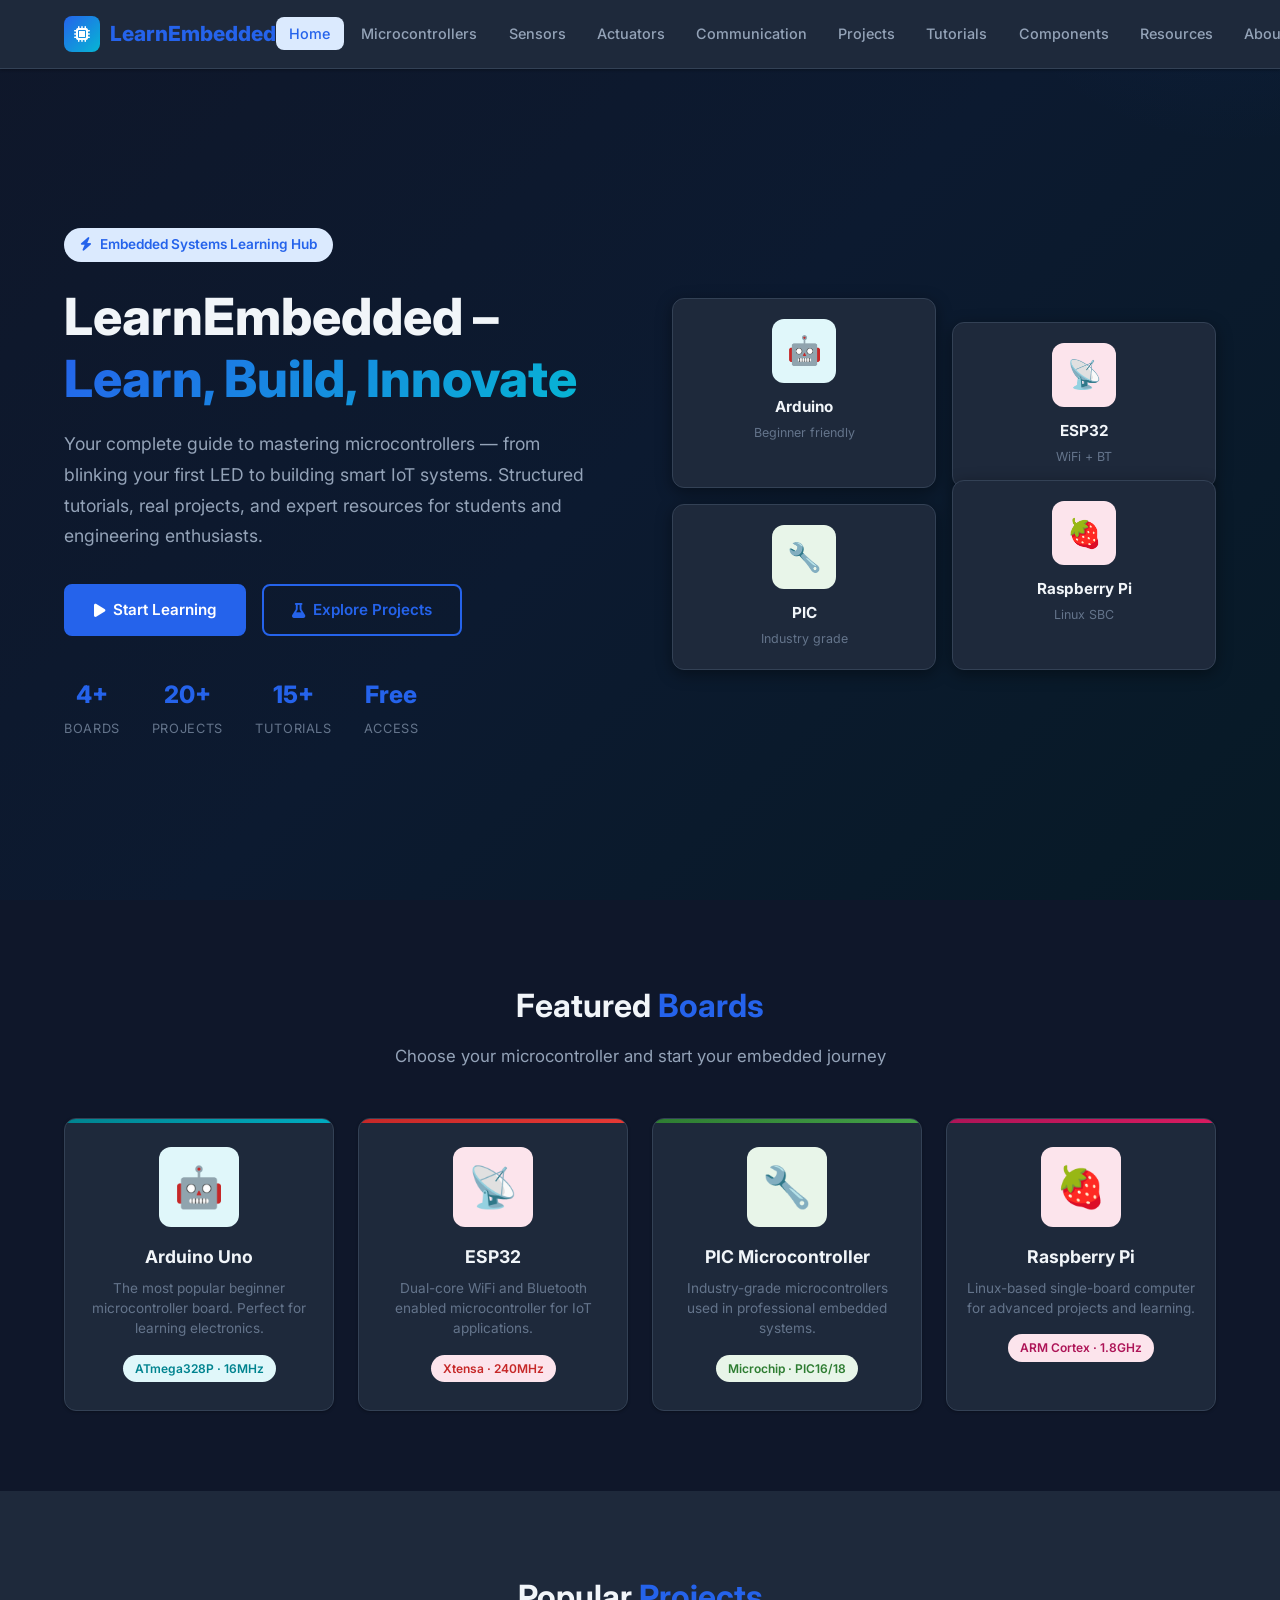
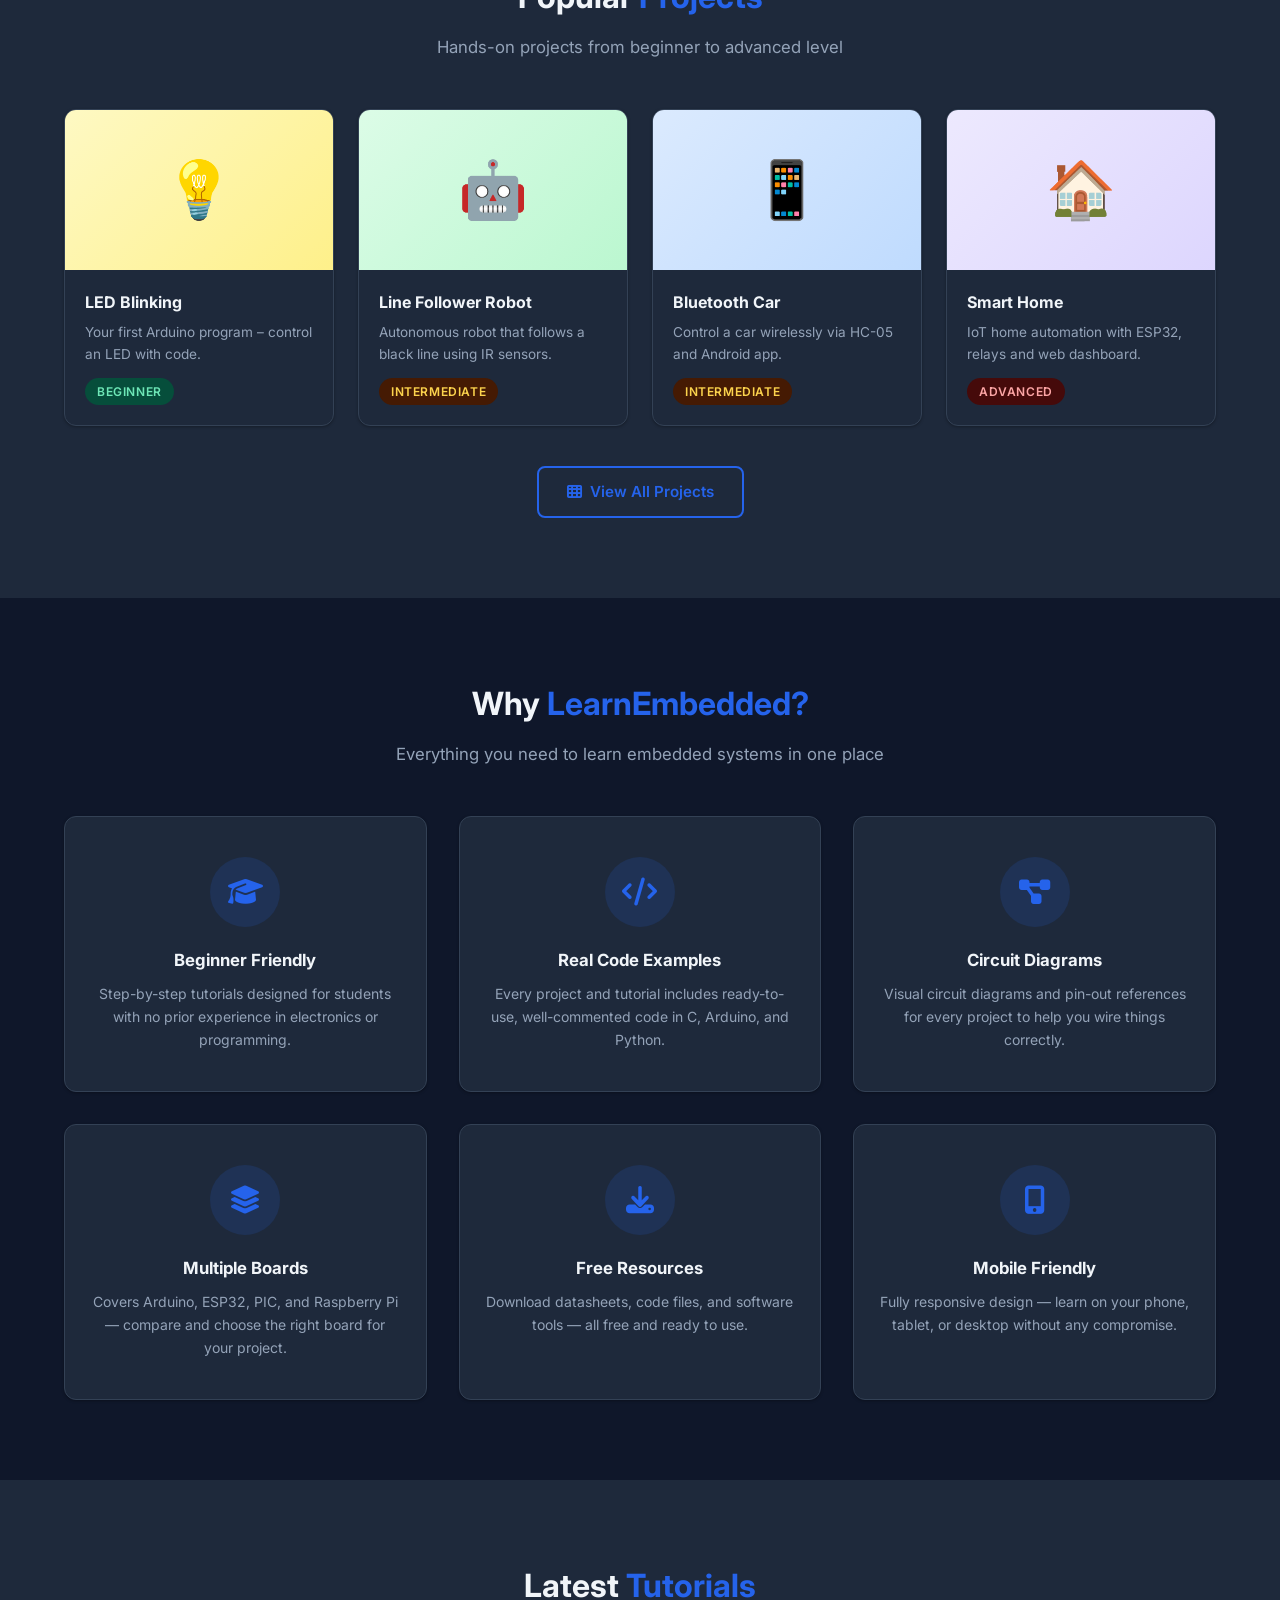
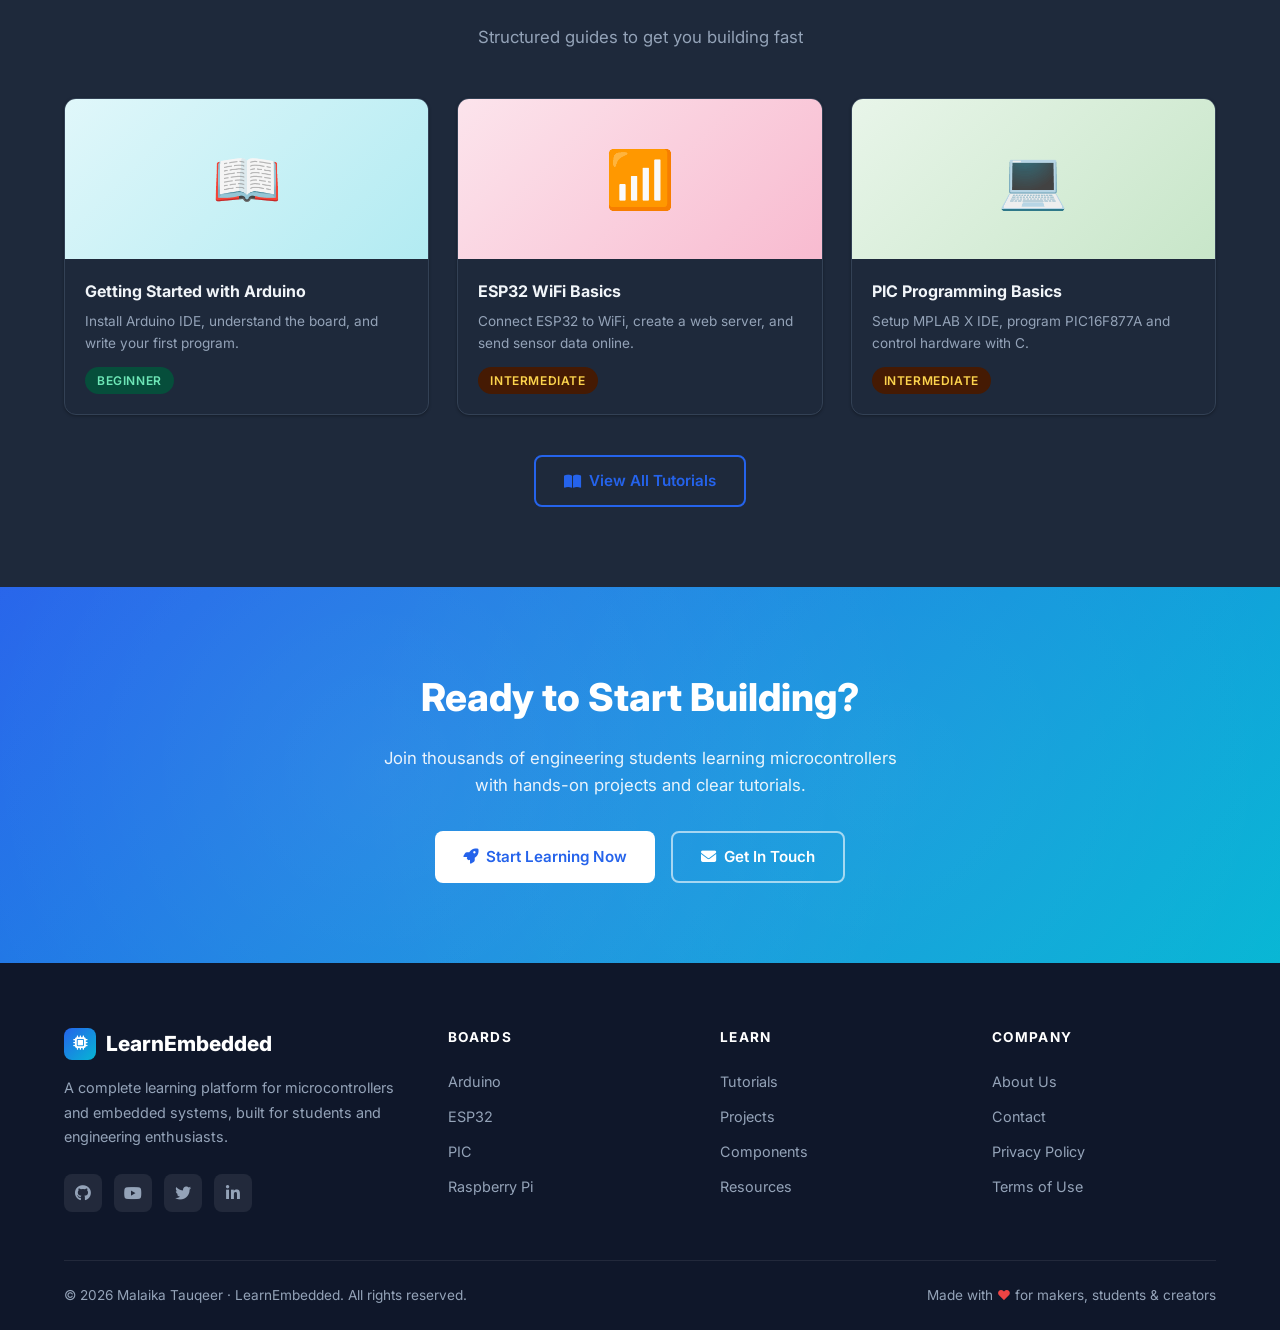
==== index.html @ 65a5f340 "Set default dark theme for all pages" ====
<!DOCTYPE html>
<html lang="en" data-theme="dark">
<head>
  <meta charset="UTF-8" />
  <meta name="viewport" content="width=device-width, initial-scale=1.0" />
  <meta name="description" content="LearnEmbedded – Learn Arduino, ESP32, PIC, Raspberry Pi with projects, tutorials, and resources for makers, students &amp; creators." />
  <meta name="keywords" content="microcontroller, arduino, esp32, pic, raspberry pi, embedded systems, tutorials, projects" />
  <meta name="author" content="LearnEmbedded" />
  <meta property="og:title" content="LearnEmbedded – Learn, Build, Innovate" />
  <meta property="og:description" content="Complete learning hub for microcontrollers and embedded systems." />
  <meta property="og:type" content="website" />
  <title>LearnEmbedded – Learn, Build, Innovate</title>
  <link rel="stylesheet" href="css/style.css" />
  <link rel="stylesheet" href="https://cdnjs.cloudflare.com/ajax/libs/font-awesome/6.5.0/css/all.min.css" />
  <link rel="preconnect" href="https://fonts.googleapis.com" />
  <link href="https://fonts.googleapis.com/css2?family=Inter:wght@400;500;600;700;800&display=swap" rel="stylesheet" />
  <style>
    body { font-family: 'Inter', var(--font); }

    /* ---- Featured section ---- */
    .features-section { background: var(--bg-card); }

    .icon-box {
      width: 56px; height: 56px; border-radius: var(--radius);
      display: flex; align-items: center; justify-content: center;
      font-size: 1.5rem; margin-bottom: 1rem;
    }

    /* ---- Boards grid on homepage ---- */
    .boards-grid {
      display: grid;
      grid-template-columns: repeat(4, 1fr);
      gap: 1.5rem;
    }

    .hboard-card {
      background: var(--bg-card);
      border: 1px solid var(--border-card);
      border-radius: var(--radius);
      padding: 1.75rem 1.25rem;
      text-align: center;
      box-shadow: var(--shadow-sm);
      transition: transform var(--transition), box-shadow var(--transition), border-color var(--transition);
      position: relative;
      overflow: hidden;
      text-decoration: none;
      display: block;
    }

    .hboard-card::before {
      content: '';
      position: absolute;
      top: 0; left: 0; right: 0;
      height: 4px;
    }

    .hboard-card.arduino::before { background: linear-gradient(90deg,#00838f,#00acc1); }
    .hboard-card.esp32::before   { background: linear-gradient(90deg,#c62828,#e53935); }
    .hboard-card.pic::before     { background: linear-gradient(90deg,#2e7d32,#43a047); }
    .hboard-card.raspi::before   { background: linear-gradient(90deg,#ad1457,#d81b60); }

    .hboard-card:hover {
      transform: translateY(-8px);
      box-shadow: var(--shadow-lg);
    }

    .hboard-card.arduino:hover { border-color: #00838f; }
    .hboard-card.esp32:hover   { border-color: #c62828; }
    .hboard-card.pic:hover     { border-color: #2e7d32; }
    .hboard-card.raspi:hover   { border-color: #ad1457; }

    .hboard-icon {
      width: 80px; height: 80px; border-radius: var(--radius);
      display: flex; align-items: center; justify-content: center;
      font-size: 2.5rem; margin: 0 auto 1rem;
    }

    .arduino .hboard-icon  { background: #e0f7fa; }
    .esp32   .hboard-icon  { background: #fce4ec; }
    .pic     .hboard-icon  { background: #e8f5e9; }
    .raspi   .hboard-icon  { background: #fce4ec; }

    .hboard-card h3 { font-size: 1.1rem; font-weight: 700; margin-bottom: 0.4rem; color: var(--text-primary); }
    .hboard-card p  { font-size: 0.85rem; color: var(--text-muted); margin-bottom: 1rem; line-height: 1.5; }
    .hboard-tag {
      display: inline-block;
      font-size: 0.75rem; font-weight: 600;
      padding: 0.25rem 0.75rem;
      border-radius: 50px;
    }

    .arduino .hboard-tag  { background: #e0f7fa; color: #00838f; }
    .esp32   .hboard-tag  { background: #fce4ec; color: #c62828; }
    .pic     .hboard-tag  { background: #e8f5e9; color: #2e7d32; }
    .raspi   .hboard-tag  { background: #fce4ec; color: #ad1457; }

    /* ---- Projects preview ---- */
    .project-preview-card {
      background: var(--bg-card);
      border: 1px solid var(--border-card);
      border-radius: var(--radius);
      overflow: hidden;
      box-shadow: var(--shadow-sm);
      transition: transform var(--transition), box-shadow var(--transition);
      text-decoration: none;
      display: block;
      color: inherit;
    }

    .project-preview-card:hover { transform: translateY(-6px); box-shadow: var(--shadow); }

    .ppc-img {
      height: 160px;
      display: flex; align-items: center; justify-content: center;
      font-size: 3.5rem;
    }

    .ppc-body { padding: 1.25rem; }
    .ppc-body h4 { font-weight: 700; margin-bottom: 0.4rem; color: var(--text-primary); }
    .ppc-body p  { font-size: 0.85rem; color: var(--text-secondary); margin-bottom: 0.75rem; }

    /* ---- Why section ---- */
    .why-grid {
      display: grid;
      grid-template-columns: repeat(3, 1fr);
      gap: 2rem;
    }

    .why-card {
      text-align: center;
      padding: 2.5rem 1.5rem;
      border-radius: var(--radius);
      background: var(--bg-card);
      border: 1px solid var(--border-card);
      box-shadow: var(--shadow-sm);
      transition: transform var(--transition);
    }
    .why-card:hover { transform: translateY(-5px); }
    .why-card .why-icon {
      width: 70px; height: 70px;
      border-radius: 50%;
      background: var(--primary-light);
      color: var(--primary);
      display: flex; align-items: center; justify-content: center;
      font-size: 1.75rem;
      margin: 0 auto 1.25rem;
    }
    [data-theme="dark"] .why-card .why-icon { background: rgba(37,99,235,0.15); }
    .why-card h4 { font-weight: 700; font-size: 1.05rem; margin-bottom: 0.5rem; }
    .why-card p  { font-size: 0.875rem; color: var(--text-secondary); line-height: 1.65; }

    /* ---- CTA Banner ---- */
    .cta-banner {
      background: linear-gradient(135deg, var(--primary), var(--accent));
      color: white; text-align: center;
      padding: 5rem 2rem;
      position: relative; overflow: hidden;
    }
    .cta-banner::before {
      content: '';
      position: absolute; inset: 0;
      background: radial-gradient(circle at 30% 50%, rgba(255,255,255,0.08), transparent 60%),
                  radial-gradient(circle at 70% 50%, rgba(255,255,255,0.05), transparent 60%);
    }
    .cta-banner h2 { font-size: clamp(1.6rem,3vw,2.4rem); font-weight: 800; margin-bottom: 1rem; position: relative; }
    .cta-banner p  { font-size: 1.05rem; opacity: 0.9; max-width: 520px; margin: 0 auto 2rem; position: relative; }
    .cta-banner .cta-btns { display: flex; gap: 1rem; justify-content: center; flex-wrap: wrap; position: relative; }
    .btn-white { background: white; color: var(--primary); border: none; }
    .btn-white:hover { background: #f0f9ff; color: var(--primary-dark); transform: translateY(-2px); box-shadow: 0 6px 20px rgba(0,0,0,0.15); }
    .btn-ghost { background: transparent; color: white; border: 2px solid rgba(255,255,255,0.6); }
    .btn-ghost:hover { background: rgba(255,255,255,0.15); color: white; }

    @media (max-width: 1024px) { .boards-grid { grid-template-columns: 1fr 1fr; } }
    @media (max-width: 768px)  { .boards-grid { grid-template-columns: 1fr 1fr; } .why-grid { grid-template-columns: 1fr; } }
    @media (max-width: 480px)  { .boards-grid { grid-template-columns: 1fr; } }
  </style>
  <!-- Google tag (gtag.js) -->
  <script async src="https://www.googletagmanager.com/gtag/js?id=G-D660F72PGC"></script>
  <script>
    window.dataLayer = window.dataLayer || [];
    function gtag(){dataLayer.push(arguments);}
    gtag('js', new Date());
    gtag('config', 'G-D660F72PGC');
  </script>
</head>
<body>

<!-- ============================================================
     NAVBAR
     ============================================================ -->
<nav class="navbar" id="navbar">
  <div class="nav-container">
    <a href="index.html" class="nav-brand">
      <div class="brand-icon"><i class="fas fa-microchip"></i></div>
      LearnEmbedded
    </a>

    <ul class="nav-links">
      <li><a href="index.html" class="active">Home</a></li>
      <li><a href="microcontrollers.html">Microcontrollers</a></li>
      <li><a href="sensors.html">Sensors</a></li>
      <li><a href="actuators.html">Actuators</a></li>
      <li><a href="communication.html">Communication</a></li>
      <li><a href="projects.html">Projects</a></li>
      <li><a href="tutorials.html">Tutorials</a></li>
      <li><a href="components.html">Components</a></li>
      <li><a href="resources.html">Resources</a></li>
      <li><a href="about.html">About</a></li>
      <li><a href="contact.html">Contact</a></li>
    </ul>

    <div class="nav-actions">
      <div class="nav-search">
        <i class="fas fa-search search-icon"></i>
        <input type="text" placeholder="Search boards, projects…" aria-label="Search" />
      </div>
      <button class="theme-toggle" aria-label="Toggle dark mode">
        <i class="fas fa-moon"></i>
      </button>
      <button class="hamburger" aria-label="Toggle menu">
        <span></span><span></span><span></span>
      </button>
    </div>
  </div>
</nav>

<!-- ============================================================
     HERO
     ============================================================ -->
<section class="hero">
  <div class="container">
    <div class="hero-content">
      <!-- Left -->
      <div>
        <div class="hero-badge animate-fade-up">
          <i class="fas fa-bolt"></i> Embedded Systems Learning Hub
        </div>
        <h1 class="hero-title animate-fade-up delay-1">
          LearnEmbedded –<br>
          <span class="gradient-text">Learn, Build, Innovate</span>
        </h1>
        <p class="hero-desc animate-fade-up delay-2">
          Your complete guide to mastering microcontrollers — from blinking your first LED
          to building smart IoT systems. Structured tutorials, real projects, and expert resources
          for students and engineering enthusiasts.
        </p>
        <div class="hero-buttons animate-fade-up delay-3">
          <a href="tutorials.html" class="btn btn-primary">
            <i class="fas fa-play"></i> Start Learning
          </a>
          <a href="projects.html" class="btn btn-outline">
            <i class="fas fa-flask"></i> Explore Projects
          </a>
        </div>
        <div class="hero-stats animate-fade-up delay-4">
          <div class="stat-item">
            <span class="stat-number">4+</span>
            <span class="stat-label">Boards</span>
          </div>
          <div class="stat-item">
            <span class="stat-number">20+</span>
            <span class="stat-label">Projects</span>
          </div>
          <div class="stat-item">
            <span class="stat-number">15+</span>
            <span class="stat-label">Tutorials</span>
          </div>
          <div class="stat-item">
            <span class="stat-number">Free</span>
            <span class="stat-label">Access</span>
          </div>
        </div>
      </div>

      <!-- Right – Board Cards -->
      <div class="hero-visual animate-float">
        <div class="board-card arduino">
          <div class="board-icon"><span>🤖</span></div>
          <h4>Arduino</h4>
          <p>Beginner friendly</p>
        </div>
        <div class="board-card esp32">
          <div class="board-icon"><span>📡</span></div>
          <h4>ESP32</h4>
          <p>WiFi + BT</p>
        </div>
        <div class="board-card pic">
          <div class="board-icon"><span>🔧</span></div>
          <h4>PIC</h4>
          <p>Industry grade</p>
        </div>
        <div class="board-card raspi">
          <div class="board-icon"><span>🍓</span></div>
          <h4>Raspberry Pi</h4>
          <p>Linux SBC</p>
        </div>
      </div>
    </div>
  </div>
</section>

<!-- ============================================================
     FEATURED BOARDS
     ============================================================ -->
<section class="section-padding">
  <div class="container">
    <div class="section-header">
      <h2 class="section-title">Featured <span class="highlight">Boards</span></h2>
      <p class="section-subtitle">Choose your microcontroller and start your embedded journey</p>
    </div>
    <div class="boards-grid">

      <a href="microcontrollers.html#arduino" class="hboard-card arduino">
        <div class="hboard-icon">🤖</div>
        <h3>Arduino Uno</h3>
        <p>The most popular beginner microcontroller board. Perfect for learning electronics.</p>
        <span class="hboard-tag">ATmega328P · 16MHz</span>
      </a>

      <a href="microcontrollers.html#esp32" class="hboard-card esp32">
        <div class="hboard-icon">📡</div>
        <h3>ESP32</h3>
        <p>Dual-core WiFi and Bluetooth enabled microcontroller for IoT applications.</p>
        <span class="hboard-tag">Xtensa · 240MHz</span>
      </a>

      <a href="microcontrollers.html#pic" class="hboard-card pic">
        <div class="hboard-icon">🔧</div>
        <h3>PIC Microcontroller</h3>
        <p>Industry-grade microcontrollers used in professional embedded systems.</p>
        <span class="hboard-tag">Microchip · PIC16/18</span>
      </a>

      <a href="microcontrollers.html#raspi" class="hboard-card raspi">
        <div class="hboard-icon">🍓</div>
        <h3>Raspberry Pi</h3>
        <p>Linux-based single-board computer for advanced projects and learning.</p>
        <span class="hboard-tag">ARM Cortex · 1.8GHz</span>
      </a>

    </div>
  </div>
</section>

<!-- ============================================================
     FEATURED PROJECTS
     ============================================================ -->
<section class="section-padding features-section">
  <div class="container">
    <div class="section-header">
      <h2 class="section-title">Popular <span class="highlight">Projects</span></h2>
      <p class="section-subtitle">Hands-on projects from beginner to advanced level</p>
    </div>
    <div class="grid-4">

      <a href="projects.html#led" class="project-preview-card">
        <div class="ppc-img" style="background:linear-gradient(135deg,#fef9c3,#fef08a);">💡</div>
        <div class="ppc-body">
          <h4>LED Blinking</h4>
          <p>Your first Arduino program – control an LED with code.</p>
          <span class="badge badge-beginner">Beginner</span>
        </div>
      </a>

      <a href="projects.html#line-follower" class="project-preview-card">
        <div class="ppc-img" style="background:linear-gradient(135deg,#dcfce7,#bbf7d0);">🤖</div>
        <div class="ppc-body">
          <h4>Line Follower Robot</h4>
          <p>Autonomous robot that follows a black line using IR sensors.</p>
          <span class="badge badge-intermediate">Intermediate</span>
        </div>
      </a>

      <a href="projects.html#bt-car" class="project-preview-card">
        <div class="ppc-img" style="background:linear-gradient(135deg,#dbeafe,#bfdbfe);">📱</div>
        <div class="ppc-body">
          <h4>Bluetooth Car</h4>
          <p>Control a car wirelessly via HC-05 and Android app.</p>
          <span class="badge badge-intermediate">Intermediate</span>
        </div>
      </a>

      <a href="projects.html#smart-home" class="project-preview-card">
        <div class="ppc-img" style="background:linear-gradient(135deg,#ede9fe,#ddd6fe);">🏠</div>
        <div class="ppc-body">
          <h4>Smart Home</h4>
          <p>IoT home automation with ESP32, relays and web dashboard.</p>
          <span class="badge badge-advanced">Advanced</span>
        </div>
      </a>

    </div>
    <div style="text-align:center;margin-top:2.5rem;">
      <a href="projects.html" class="btn btn-outline"><i class="fas fa-th"></i> View All Projects</a>
    </div>
  </div>
</section>

<!-- ============================================================
     WHY CHOOSE US
     ============================================================ -->
<section class="section-padding">
  <div class="container">
    <div class="section-header">
      <h2 class="section-title">Why <span class="highlight">LearnEmbedded?</span></h2>
      <p class="section-subtitle">Everything you need to learn embedded systems in one place</p>
    </div>
    <div class="why-grid">

      <div class="why-card">
        <div class="why-icon"><i class="fas fa-graduation-cap"></i></div>
        <h4>Beginner Friendly</h4>
        <p>Step-by-step tutorials designed for students with no prior experience in electronics or programming.</p>
      </div>

      <div class="why-card">
        <div class="why-icon"><i class="fas fa-code"></i></div>
        <h4>Real Code Examples</h4>
        <p>Every project and tutorial includes ready-to-use, well-commented code in C, Arduino, and Python.</p>
      </div>

      <div class="why-card">
        <div class="why-icon"><i class="fas fa-project-diagram"></i></div>
        <h4>Circuit Diagrams</h4>
        <p>Visual circuit diagrams and pin-out references for every project to help you wire things correctly.</p>
      </div>

      <div class="why-card">
        <div class="why-icon"><i class="fas fa-layer-group"></i></div>
        <h4>Multiple Boards</h4>
        <p>Covers Arduino, ESP32, PIC, and Raspberry Pi — compare and choose the right board for your project.</p>
      </div>

      <div class="why-card">
        <div class="why-icon"><i class="fas fa-download"></i></div>
        <h4>Free Resources</h4>
        <p>Download datasheets, code files, and software tools — all free and ready to use.</p>
      </div>

      <div class="why-card">
        <div class="why-icon"><i class="fas fa-mobile-alt"></i></div>
        <h4>Mobile Friendly</h4>
        <p>Fully responsive design — learn on your phone, tablet, or desktop without any compromise.</p>
      </div>

    </div>
  </div>
</section>

<!-- ============================================================
     TUTORIALS PREVIEW
     ============================================================ -->
<section class="section-padding features-section">
  <div class="container">
    <div class="section-header">
      <h2 class="section-title">Latest <span class="highlight">Tutorials</span></h2>
      <p class="section-subtitle">Structured guides to get you building fast</p>
    </div>
    <div class="grid-3">

      <a href="tutorials.html#arduino-start" class="project-preview-card">
        <div class="ppc-img" style="background:linear-gradient(135deg,#e0f7fa,#b2ebf2);">📖</div>
        <div class="ppc-body">
          <h4>Getting Started with Arduino</h4>
          <p>Install Arduino IDE, understand the board, and write your first program.</p>
          <span class="badge badge-beginner">Beginner</span>
        </div>
      </a>

      <a href="tutorials.html#esp32-wifi" class="project-preview-card">
        <div class="ppc-img" style="background:linear-gradient(135deg,#fce4ec,#f8bbd0);">📶</div>
        <div class="ppc-body">
          <h4>ESP32 WiFi Basics</h4>
          <p>Connect ESP32 to WiFi, create a web server, and send sensor data online.</p>
          <span class="badge badge-intermediate">Intermediate</span>
        </div>
      </a>

      <a href="tutorials.html#pic-basics" class="project-preview-card">
        <div class="ppc-img" style="background:linear-gradient(135deg,#e8f5e9,#c8e6c9);">💻</div>
        <div class="ppc-body">
          <h4>PIC Programming Basics</h4>
          <p>Setup MPLAB X IDE, program PIC16F877A and control hardware with C.</p>
          <span class="badge badge-intermediate">Intermediate</span>
        </div>
      </a>

    </div>
    <div style="text-align:center;margin-top:2.5rem;">
      <a href="tutorials.html" class="btn btn-outline"><i class="fas fa-book-open"></i> View All Tutorials</a>
    </div>
  </div>
</section>

<!-- ============================================================
     CTA BANNER
     ============================================================ -->
<section class="cta-banner">
  <div class="container">
    <h2>Ready to Start Building?</h2>
    <p>Join thousands of engineering students learning microcontrollers with hands-on projects and clear tutorials.</p>
    <div class="cta-btns">
      <a href="tutorials.html" class="btn btn-white"><i class="fas fa-rocket"></i> Start Learning Now</a>
      <a href="contact.html" class="btn btn-ghost"><i class="fas fa-envelope"></i> Get In Touch</a>
    </div>
  </div>
</section>

<!-- ============================================================
     FOOTER
     ============================================================ -->
<footer class="footer">
  <div class="container">
    <div class="footer-grid">
      <div class="footer-brand">
        <div class="brand-name">
          <div class="brand-icon" style="width:32px;height:32px;background:linear-gradient(135deg,#2563eb,#06b6d4);border-radius:8px;display:flex;align-items:center;justify-content:center;color:white;font-size:0.9rem;">
            <i class="fas fa-microchip"></i>
          </div>
          LearnEmbedded
        </div>
        <p>A complete learning platform for microcontrollers and embedded systems, built for students and engineering enthusiasts.</p>
        <div class="social-links">
          <a href="https://github.com/malaika-09" target="_blank" rel="noopener" class="social-link" aria-label="GitHub"><i class="fab fa-github"></i></a>
          <a href="https://www.youtube.com/@learnembedded" target="_blank" rel="noopener" class="social-link" aria-label="YouTube"><i class="fab fa-youtube"></i></a>
          <a href="https://twitter.com/LearnEmbedded" target="_blank" rel="noopener" class="social-link" aria-label="Twitter"><i class="fab fa-twitter"></i></a>
          <a href="https://www.linkedin.com/in/malaika-tauqeer-a364b62b9" target="_blank" rel="noopener" class="social-link" aria-label="LinkedIn"><i class="fab fa-linkedin-in"></i></a>
        </div>
      </div>

      <div>
        <h4 class="footer-heading">Boards</h4>
        <ul class="footer-links">
          <li><a href="microcontrollers.html#arduino">Arduino</a></li>
          <li><a href="microcontrollers.html#esp32">ESP32</a></li>
          <li><a href="microcontrollers.html#pic">PIC</a></li>
          <li><a href="microcontrollers.html#raspi">Raspberry Pi</a></li>
        </ul>
      </div>

      <div>
        <h4 class="footer-heading">Learn</h4>
        <ul class="footer-links">
          <li><a href="tutorials.html">Tutorials</a></li>
          <li><a href="projects.html">Projects</a></li>
          <li><a href="components.html">Components</a></li>
          <li><a href="resources.html">Resources</a></li>
        </ul>
      </div>

      <div>
        <h4 class="footer-heading">Company</h4>
        <ul class="footer-links">
          <li><a href="about.html">About Us</a></li>
          <li><a href="contact.html">Contact</a></li>
          <li><a href="#">Privacy Policy</a></li>
          <li><a href="#">Terms of Use</a></li>
        </ul>
      </div>
    </div>

    <div class="footer-bottom">
    <p>© 2026 Malaika Tauqeer · LearnEmbedded. All rights reserved.</p>
      <p>Made with <span style="color:#ef4444">♥</span> for makers, students &amp; creators</p>
    </div>
  </div>
</footer>

<!-- Scroll to Top -->
<button class="scroll-top" aria-label="Scroll to top"><i class="fas fa-arrow-up"></i></button>

<script src="js/main.js"></script>
<script src="js/search.js"></script>
</body>
</html>
---- css/style.css ----
/* ============================================
   Microcontrollers Hub - Main Stylesheet
   ============================================ */

/* ---------- CSS Variables / Themes ---------- */
:root {
  --primary: #2563eb;
  --primary-dark: #1d4ed8;
  --primary-light: #dbeafe;
  --secondary: #0ea5e9;
  --accent: #06b6d4;
  --success: #10b981;
  --warning: #f59e0b;
  --danger: #ef4444;

  --bg: #f8fafc;
  --bg-card: #ffffff;
  --bg-nav: #ffffff;
  --bg-footer: #0f172a;
  --bg-code: #1e293b;

  --text-primary: #0f172a;
  --text-secondary: #475569;
  --text-muted: #94a3b8;
  --text-light: #f8fafc;

  --border: #e2e8f0;
  --border-card: #e2e8f0;
  --shadow-sm: 0 1px 3px rgba(0,0,0,0.08);
  --shadow: 0 4px 16px rgba(0,0,0,0.1);
  --shadow-lg: 0 10px 40px rgba(0,0,0,0.15);
  --radius: 12px;
  --radius-sm: 8px;
  --transition: 0.3s ease;
  --font: 'Segoe UI', system-ui, -apple-system, sans-serif;
}

/* ---------- Dark Mode ---------- */
[data-theme="dark"] {
  --bg: #0f172a;
  --bg-card: #1e293b;
  --bg-nav: #1e293b;
  --bg-code: #0a0f1e;
  --text-primary: #f1f5f9;
  --text-secondary: #94a3b8;
  --text-muted: #64748b;
  --border: #334155;
  --border-card: #334155;
  --shadow-sm: 0 1px 3px rgba(0,0,0,0.3);
  --shadow: 0 4px 16px rgba(0,0,0,0.4);
  --shadow-lg: 0 10px 40px rgba(0,0,0,0.5);
}

/* ---------- Reset & Base ---------- */
*, *::before, *::after { box-sizing: border-box; margin: 0; padding: 0; }

html { scroll-behavior: smooth; font-size: 16px; }

body {
  font-family: var(--font);
  background: var(--bg);
  color: var(--text-primary);
  transition: background var(--transition), color var(--transition);
  line-height: 1.6;
}

a { color: var(--primary); text-decoration: none; transition: color var(--transition); }
a:hover { color: var(--primary-dark); }

img { max-width: 100%; height: auto; display: block; }

ul { list-style: none; }

.container { max-width: 1200px; margin: 0 auto; padding: 0 1.5rem; }

.section-padding { padding: 5rem 0; }

.section-title {
  font-size: 2rem;
  font-weight: 700;
  color: var(--text-primary);
  margin-bottom: 0.5rem;
}

.section-subtitle {
  font-size: 1.05rem;
  color: var(--text-secondary);
  margin-bottom: 3rem;
}

.section-header { text-align: center; margin-bottom: 3rem; }

.section-header .section-title { margin-bottom: 0.75rem; }

.highlight { color: var(--primary); }

/* ---------- Buttons ---------- */
.btn {
  display: inline-flex;
  align-items: center;
  gap: 0.5rem;
  padding: 0.75rem 1.75rem;
  border-radius: var(--radius-sm);
  font-weight: 600;
  font-size: 0.95rem;
  cursor: pointer;
  border: 2px solid transparent;
  transition: all var(--transition);
  text-decoration: none;
}

.btn-primary {
  background: var(--primary);
  color: #fff;
  border-color: var(--primary);
}
.btn-primary:hover {
  background: var(--primary-dark);
  border-color: var(--primary-dark);
  color: #fff;
  transform: translateY(-2px);
  box-shadow: 0 6px 20px rgba(37,99,235,0.35);
}

.btn-outline {
  background: transparent;
  color: var(--primary);
  border-color: var(--primary);
}
.btn-outline:hover {
  background: var(--primary);
  color: #fff;
  transform: translateY(-2px);
}

.btn-sm { padding: 0.5rem 1rem; font-size: 0.85rem; }

/* ---------- Navbar ---------- */
.navbar {
  position: fixed;
  top: 0; left: 0; right: 0;
  z-index: 1000;
  background: var(--bg-nav);
  border-bottom: 1px solid var(--border);
  box-shadow: var(--shadow-sm);
  transition: background var(--transition), box-shadow var(--transition);
}

.navbar.scrolled { box-shadow: var(--shadow); }

.nav-container {
  max-width: 1200px;
  margin: 0 auto;
  padding: 0 1.5rem;
  display: flex;
  align-items: center;
  justify-content: space-between;
  height: 68px;
}

.nav-brand {
  display: flex;
  align-items: center;
  gap: 0.6rem;
  font-size: 1.3rem;
  font-weight: 800;
  color: var(--primary);
  text-decoration: none;
}

.nav-brand .brand-icon {
  width: 36px; height: 36px;
  background: linear-gradient(135deg, var(--primary), var(--accent));
  border-radius: 8px;
  display: flex; align-items: center; justify-content: center;
  color: white; font-size: 1rem;
}

.nav-links {
  display: flex;
  align-items: center;
  gap: 0.25rem;
}

.nav-links a {
  padding: 0.5rem 0.85rem;
  border-radius: var(--radius-sm);
  color: var(--text-secondary);
  font-weight: 500;
  font-size: 0.9rem;
  transition: all var(--transition);
}

.nav-links a:hover, .nav-links a.active {
  color: var(--primary);
  background: var(--primary-light);
}

.nav-actions {
  display: flex;
  align-items: center;
  gap: 0.75rem;
}

/* Search Bar in Navbar */
.nav-search {
  position: relative;
  display: flex;
  align-items: center;
}

.nav-search input {
  background: var(--bg);
  border: 1.5px solid var(--border);
  border-radius: 50px;
  padding: 0.45rem 1rem 0.45rem 2.4rem;
  font-size: 0.875rem;
  width: 200px;
  color: var(--text-primary);
  transition: all var(--transition);
  outline: none;
}

.nav-search input:focus {
  border-color: var(--primary);
  width: 240px;
  box-shadow: 0 0 0 3px rgba(37,99,235,0.1);
}

.nav-search .search-icon {
  position: absolute;
  left: 0.75rem;
  color: var(--text-muted);
  font-size: 0.85rem;
  pointer-events: none;
}

/* Dark Mode Toggle */
.theme-toggle {
  width: 40px; height: 40px;
  border-radius: 50%;
  border: 1.5px solid var(--border);
  background: var(--bg);
  color: var(--text-secondary);
  cursor: pointer;
  display: flex; align-items: center; justify-content: center;
  font-size: 1rem;
  transition: all var(--transition);
}
.theme-toggle:hover {
  border-color: var(--primary);
  color: var(--primary);
  background: var(--primary-light);
}

/* Hamburger */
.hamburger {
  display: none;
  flex-direction: column;
  gap: 5px;
  cursor: pointer;
  padding: 4px;
  background: none;
  border: none;
}
.hamburger span {
  display: block;
  width: 24px; height: 2px;
  background: var(--text-primary);
  border-radius: 2px;
  transition: all var(--transition);
}
.hamburger.open span:nth-child(1) { transform: translateY(7px) rotate(45deg); }
.hamburger.open span:nth-child(2) { opacity: 0; }
.hamburger.open span:nth-child(3) { transform: translateY(-7px) rotate(-45deg); }

/* ---------- Hero Section ---------- */
.hero {
  min-height: 100vh;
  display: flex;
  align-items: center;
  padding-top: 68px;
  background: linear-gradient(135deg, #eff6ff 0%, #f0f9ff 50%, #ecfeff 100%);
  position: relative;
  overflow: hidden;
}

[data-theme="dark"] .hero {
  background: linear-gradient(135deg, #0f172a 0%, #0c1a30 50%, #071a26 100%);
}

.hero::before {
  content: '';
  position: absolute;
  top: -50%; right: -20%;
  width: 600px; height: 600px;
  background: radial-gradient(circle, rgba(37,99,235,0.08) 0%, transparent 70%);
  pointer-events: none;
}

.hero-content {
  display: grid;
  grid-template-columns: 1fr 1fr;
  gap: 4rem;
  align-items: center;
}

.hero-badge {
  display: inline-flex;
  align-items: center;
  gap: 0.5rem;
  background: var(--primary-light);
  color: var(--primary);
  padding: 0.4rem 1rem;
  border-radius: 50px;
  font-size: 0.85rem;
  font-weight: 600;
  margin-bottom: 1.5rem;
}

.hero-title {
  font-size: clamp(2rem, 4vw, 3.2rem);
  font-weight: 800;
  line-height: 1.2;
  margin-bottom: 1.25rem;
  color: var(--text-primary);
}

.hero-title .gradient-text {
  background: linear-gradient(135deg, var(--primary), var(--accent));
  -webkit-background-clip: text;
  -webkit-text-fill-color: transparent;
  background-clip: text;
}

.hero-desc {
  font-size: 1.1rem;
  color: var(--text-secondary);
  margin-bottom: 2rem;
  line-height: 1.75;
}

.hero-buttons { display: flex; gap: 1rem; flex-wrap: wrap; margin-bottom: 2.5rem; }

.hero-stats {
  display: flex;
  gap: 2rem;
  flex-wrap: wrap;
}

.stat-item { text-align: center; }
.stat-item .stat-number {
  font-size: 1.5rem;
  font-weight: 800;
  color: var(--primary);
  display: block;
}
.stat-item .stat-label {
  font-size: 0.8rem;
  color: var(--text-muted);
  text-transform: uppercase;
  letter-spacing: 0.05em;
}

/* Hero Visual */
.hero-visual {
  display: grid;
  grid-template-columns: 1fr 1fr;
  gap: 1rem;
  position: relative;
}

.board-card {
  background: var(--bg-card);
  border: 1px solid var(--border-card);
  border-radius: var(--radius);
  padding: 1.25rem;
  text-align: center;
  box-shadow: var(--shadow);
  transition: transform var(--transition), box-shadow var(--transition);
  cursor: pointer;
}

.board-card:hover {
  transform: translateY(-6px);
  box-shadow: var(--shadow-lg);
}

.board-card:nth-child(2) { margin-top: 1.5rem; }
.board-card:nth-child(4) { margin-top: -1.5rem; }

.board-icon {
  width: 64px; height: 64px;
  border-radius: var(--radius);
  display: flex; align-items: center; justify-content: center;
  font-size: 1.75rem;
  margin: 0 auto 0.75rem;
}

.board-card h4 { font-size: 0.95rem; font-weight: 700; margin-bottom: 0.25rem; }
.board-card p { font-size: 0.78rem; color: var(--text-muted); }

/* Board color themes */
.arduino .board-icon { background: #e0f7fa; color: #00838f; }
.esp32   .board-icon { background: #fce4ec; color: #c62828; }
.pic     .board-icon { background: #e8f5e9; color: #2e7d32; }
.raspi   .board-icon { background: #fce4ec; color: #ad1457; }

/* ---------- Cards ---------- */
.card {
  background: var(--bg-card);
  border: 1px solid var(--border-card);
  border-radius: var(--radius);
  box-shadow: var(--shadow-sm);
  transition: transform var(--transition), box-shadow var(--transition);
  overflow: hidden;
}

.card:hover {
  transform: translateY(-5px);
  box-shadow: var(--shadow);
}

.card-img {
  width: 100%; height: 200px;
  background: linear-gradient(135deg, var(--primary-light), #e0f2fe);
  display: flex; align-items: center; justify-content: center;
  font-size: 3.5rem;
  position: relative;
  overflow: hidden;
}

[data-theme="dark"] .card-img {
  background: linear-gradient(135deg, #1e3a5f, #0c2d4a);
}

.card-body { padding: 1.5rem; }

.card-title {
  font-size: 1.15rem;
  font-weight: 700;
  margin-bottom: 0.5rem;
  color: var(--text-primary);
}

.card-text {
  font-size: 0.9rem;
  color: var(--text-secondary);
  margin-bottom: 1rem;
  line-height: 1.6;
}

/* ---------- Grid Layouts ---------- */
.grid-3 { display: grid; grid-template-columns: repeat(3, 1fr); gap: 1.75rem; }
.grid-4 { display: grid; grid-template-columns: repeat(4, 1fr); gap: 1.5rem; }
.grid-2 { display: grid; grid-template-columns: repeat(2, 1fr); gap: 1.75rem; }

/* ---------- Badges / Tags ---------- */
.badge {
  display: inline-block;
  padding: 0.25rem 0.75rem;
  border-radius: 50px;
  font-size: 0.75rem;
  font-weight: 600;
  text-transform: uppercase;
  letter-spacing: 0.05em;
}

.badge-beginner  { background: #d1fae5; color: #065f46; }
.badge-intermediate { background: #fef3c7; color: #92400e; }
.badge-advanced  { background: #fee2e2; color: #991b1b; }
.badge-primary   { background: var(--primary-light); color: var(--primary-dark); }
.badge-secondary { background: #e0f2fe; color: #0369a1; }

[data-theme="dark"] .badge-beginner     { background: #064e3b; color: #6ee7b7; }
[data-theme="dark"] .badge-intermediate { background: #451a03; color: #fcd34d; }
[data-theme="dark"] .badge-advanced     { background: #450a0a; color: #fca5a5; }
[data-theme="dark"] .badge-primary      { background: #1e3a5f; color: #93c5fd; }
[data-theme="dark"] .badge-secondary    { background: #0c2d4a; color: #7dd3fc; }

/* ---------- Code Blocks ---------- */
.code-block {
  background: var(--bg-code);
  border-radius: var(--radius-sm);
  position: relative;
  margin: 1rem 0;
  overflow: hidden;
}

.code-header {
  display: flex;
  align-items: center;
  justify-content: space-between;
  padding: 0.6rem 1rem;
  background: rgba(255,255,255,0.05);
  border-bottom: 1px solid rgba(255,255,255,0.08);
}

.code-lang {
  font-size: 0.78rem;
  color: #94a3b8;
  font-family: monospace;
  text-transform: uppercase;
  letter-spacing: 0.08em;
}

.copy-btn {
  display: flex;
  align-items: center;
  gap: 0.35rem;
  background: rgba(255,255,255,0.1);
  border: 1px solid rgba(255,255,255,0.15);
  color: #94a3b8;
  padding: 0.3rem 0.75rem;
  border-radius: 4px;
  font-size: 0.78rem;
  cursor: pointer;
  transition: all var(--transition);
}

.copy-btn:hover { background: rgba(255,255,255,0.2); color: #fff; }
.copy-btn.copied { background: rgba(16,185,129,0.2); color: #34d399; border-color: #34d399; }

.code-block pre {
  padding: 1.25rem;
  overflow-x: auto;
  margin: 0;
}

.code-block code {
  font-family: 'Cascadia Code', 'Fira Code', 'Consolas', monospace;
  font-size: 0.875rem;
  line-height: 1.7;
  color: #e2e8f0;
}

/* Syntax colors */
.kw  { color: #7dd3fc; }   /* keywords */
.fn  { color: #fde68a; }   /* functions */
.str { color: #86efac; }   /* strings */
.cm  { color: #64748b; font-style: italic; }  /* comments */
.num { color: #fb923c; }   /* numbers */
.tp  { color: #c4b5fd; }   /* types */

/* ---------- Features / Info Sections ---------- */
.feature-item {
  display: flex;
  gap: 1rem;
  align-items: flex-start;
  padding: 1.25rem;
  border-radius: var(--radius);
  transition: background var(--transition);
}
.feature-item:hover { background: var(--primary-light); }
[data-theme="dark"] .feature-item:hover { background: rgba(37,99,235,0.1); }

.feature-icon {
  width: 48px; height: 48px;
  border-radius: var(--radius-sm);
  background: var(--primary-light);
  color: var(--primary);
  display: flex; align-items: center; justify-content: center;
  font-size: 1.25rem;
  flex-shrink: 0;
}

[data-theme="dark"] .feature-icon { background: rgba(37,99,235,0.15); }

.feature-content h4 { font-weight: 700; margin-bottom: 0.25rem; }
.feature-content p  { font-size: 0.88rem; color: var(--text-secondary); }

/* ---------- Tabs ---------- */
.tabs { display: flex; gap: 0.5rem; flex-wrap: wrap; margin-bottom: 2rem; }

.tab-btn {
  padding: 0.6rem 1.25rem;
  border: 1.5px solid var(--border);
  border-radius: 50px;
  background: transparent;
  color: var(--text-secondary);
  font-size: 0.88rem;
  font-weight: 500;
  cursor: pointer;
  transition: all var(--transition);
}

.tab-btn:hover { border-color: var(--primary); color: var(--primary); }
.tab-btn.active {
  background: var(--primary);
  border-color: var(--primary);
  color: #fff;
}

.tab-panel { display: none; }
.tab-panel.active { display: block; }

/* ---------- Progress / Steps ---------- */
.step-list { counter-reset: steps; }

.step-item {
  display: flex;
  gap: 1.25rem;
  margin-bottom: 2rem;
  position: relative;
}

.step-item:not(:last-child)::before {
  content: '';
  position: absolute;
  left: 19px; top: 48px;
  width: 2px; bottom: -1rem;
  background: var(--border);
}

.step-num {
  width: 40px; height: 40px;
  border-radius: 50%;
  background: var(--primary);
  color: white;
  display: flex; align-items: center; justify-content: center;
  font-weight: 700; font-size: 0.9rem;
  flex-shrink: 0;
  z-index: 1;
}

.step-content h4 { font-weight: 700; margin-bottom: 0.35rem; }
.step-content p  { font-size: 0.9rem; color: var(--text-secondary); }

/* ---------- Table ---------- */
.table-wrapper { overflow-x: auto; border-radius: var(--radius); border: 1px solid var(--border); }

table {
  width: 100%;
  border-collapse: collapse;
  font-size: 0.9rem;
}

th {
  background: var(--primary);
  color: white;
  padding: 0.85rem 1rem;
  text-align: left;
  font-weight: 600;
}

td {
  padding: 0.85rem 1rem;
  border-bottom: 1px solid var(--border);
  color: var(--text-secondary);
}

tr:last-child td { border-bottom: none; }
tr:hover td { background: var(--primary-light); }
[data-theme="dark"] tr:hover td { background: rgba(37,99,235,0.08); }

/* ---------- Accordion ---------- */
.accordion-item {
  border: 1px solid var(--border);
  border-radius: var(--radius-sm);
  margin-bottom: 0.75rem;
  overflow: hidden;
}

.accordion-header {
  display: flex;
  align-items: center;
  justify-content: space-between;
  padding: 1rem 1.25rem;
  cursor: pointer;
  background: var(--bg-card);
  font-weight: 600;
  color: var(--text-primary);
  transition: background var(--transition);
  user-select: none;
}

.accordion-header:hover { background: var(--primary-light); }
[data-theme="dark"] .accordion-header:hover { background: rgba(37,99,235,0.1); }

.accordion-icon { transition: transform var(--transition); color: var(--primary); }
.accordion-item.open .accordion-icon { transform: rotate(180deg); }

.accordion-body {
  max-height: 0;
  overflow: hidden;
  transition: max-height 0.35s ease;
  background: var(--bg-card);
}

.accordion-item.open .accordion-body { max-height: 1000px; }

.accordion-content { padding: 1rem 1.25rem; font-size: 0.9rem; color: var(--text-secondary); line-height: 1.7; }

/* ---------- Filter Bar ---------- */
.filter-bar {
  display: flex;
  gap: 0.75rem;
  flex-wrap: wrap;
  align-items: center;
  margin-bottom: 2rem;
}

.filter-bar label {
  font-weight: 600;
  font-size: 0.9rem;
  color: var(--text-secondary);
  margin-right: 0.25rem;
}

.filter-btn {
  padding: 0.45rem 1rem;
  border: 1.5px solid var(--border);
  border-radius: 50px;
  background: transparent;
  color: var(--text-secondary);
  font-size: 0.85rem;
  cursor: pointer;
  transition: all var(--transition);
}

.filter-btn:hover, .filter-btn.active {
  background: var(--primary);
  border-color: var(--primary);
  color: white;
}

/* ---------- Search Results ---------- */
.search-results {
  position: absolute;
  top: calc(100% + 8px);
  left: 50%; transform: translateX(-50%);
  width: 360px;
  background: var(--bg-card);
  border: 1px solid var(--border);
  border-radius: var(--radius);
  box-shadow: var(--shadow-lg);
  z-index: 999;
  max-height: 380px;
  overflow-y: auto;
  display: none;
}

.search-results.show { display: block; }

.search-result-item {
  display: flex;
  align-items: flex-start;
  gap: 0.75rem;
  padding: 0.85rem 1rem;
  border-bottom: 1px solid var(--border);
  text-decoration: none;
  transition: background var(--transition);
}

.search-result-item:last-child { border-bottom: none; }
.search-result-item:hover { background: var(--primary-light); }
[data-theme="dark"] .search-result-item:hover { background: rgba(37,99,235,0.1); }

.sr-icon {
  width: 36px; height: 36px;
  border-radius: 8px;
  background: var(--primary-light);
  color: var(--primary);
  display: flex; align-items: center; justify-content: center;
  font-size: 0.95rem;
  flex-shrink: 0;
}

.sr-title { font-size: 0.9rem; font-weight: 600; color: var(--text-primary); margin-bottom: 0.15rem; }
.sr-desc  { font-size: 0.78rem; color: var(--text-muted); }

.search-no-result {
  padding: 1.5rem;
  text-align: center;
  color: var(--text-muted);
  font-size: 0.9rem;
}

/* ---------- Pin Diagram Placeholder ---------- */
.pin-diagram {
  width: 100%;
  height: 220px;
  background: linear-gradient(135deg, #1e293b, #0f172a);
  border-radius: var(--radius);
  display: flex;
  flex-direction: column;
  align-items: center;
  justify-content: center;
  gap: 0.75rem;
  color: #64748b;
  font-size: 0.9rem;
  border: 1px dashed #334155;
  margin: 1rem 0;
}

.pin-diagram .diagram-icon { font-size: 3rem; color: #475569; }

/* Circuit diagram placeholder */
.circuit-placeholder {
  width: 100%;
  height: 200px;
  background: linear-gradient(135deg, #0f2027, #1a3a4a);
  border-radius: var(--radius);
  display: flex; flex-direction: column;
  align-items: center; justify-content: center;
  gap: 0.5rem;
  color: #4ade80;
  font-family: monospace;
  font-size: 0.85rem;
  border: 1px solid #1e3a2a;
  position: relative;
  overflow: hidden;
}

.circuit-placeholder::before {
  content: '';
  position: absolute;
  inset: 0;
  background: repeating-linear-gradient(
    0deg, transparent, transparent 24px,
    rgba(74,222,128,0.04) 24px, rgba(74,222,128,0.04) 25px
  ),
  repeating-linear-gradient(
    90deg, transparent, transparent 24px,
    rgba(74,222,128,0.04) 24px, rgba(74,222,128,0.04) 25px
  );
}

/* ---------- Page Hero (inner pages) ---------- */
.page-hero {
  background: linear-gradient(135deg, var(--primary) 0%, var(--secondary) 100%);
  padding: 7rem 0 4rem;
  text-align: center;
  color: white;
  position: relative;
  overflow: hidden;
}

.page-hero::before {
  content: '';
  position: absolute;
  inset: 0;
  background: url("data:image/svg+xml,%3Csvg width='60' height='60' viewBox='0 0 60 60' xmlns='http://www.w3.org/2000/svg'%3E%3Cg fill='none' fill-rule='evenodd'%3E%3Cg fill='%23ffffff' fill-opacity='0.04'%3E%3Cpath d='M36 34v-4h-2v4h-4v2h4v4h2v-4h4v-2h-4zm0-30V0h-2v4h-4v2h4v4h2V6h4V4h-4zM6 34v-4H4v4H0v2h4v4h2v-4h4v-2H6zM6 4V0H4v4H0v2h4v4h2V6h4V4H6z'/%3E%3C/g%3E%3C/g%3E%3C/svg%3E");
}

.page-hero-title {
  font-size: clamp(1.75rem, 4vw, 2.75rem);
  font-weight: 800;
  margin-bottom: 0.75rem;
  position: relative;
}

.page-hero-desc {
  font-size: 1.05rem;
  opacity: 0.9;
  max-width: 560px;
  margin: 0 auto;
  position: relative;
}

/* ---------- Footer ---------- */
.footer {
  background: var(--bg-footer);
  color: #94a3b8;
  padding: 4rem 0 0;
}

.footer-grid {
  display: grid;
  grid-template-columns: 1.5fr 1fr 1fr 1fr;
  gap: 3rem;
  margin-bottom: 3rem;
}

.footer-brand .brand-name {
  font-size: 1.3rem;
  font-weight: 800;
  color: white;
  display: flex;
  align-items: center;
  gap: 0.6rem;
  margin-bottom: 1rem;
}

.footer-brand p { font-size: 0.9rem; line-height: 1.7; margin-bottom: 1.5rem; }

.social-links { display: flex; gap: 0.75rem; }

.social-link {
  width: 38px; height: 38px;
  border-radius: 8px;
  background: rgba(255,255,255,0.08);
  display: flex; align-items: center; justify-content: center;
  color: #94a3b8;
  font-size: 1rem;
  transition: all var(--transition);
  text-decoration: none;
}

.social-link:hover {
  background: var(--primary);
  color: white;
  transform: translateY(-3px);
}

.footer-heading {
  font-size: 0.85rem;
  font-weight: 700;
  text-transform: uppercase;
  letter-spacing: 0.1em;
  color: white;
  margin-bottom: 1.25rem;
}

.footer-links { display: flex; flex-direction: column; gap: 0.6rem; }

.footer-links a {
  font-size: 0.9rem;
  color: #94a3b8;
  transition: color var(--transition);
  text-decoration: none;
}

.footer-links a:hover { color: white; }

.footer-bottom {
  border-top: 1px solid rgba(255,255,255,0.08);
  padding: 1.5rem 0;
  display: flex;
  align-items: center;
  justify-content: space-between;
  font-size: 0.85rem;
  flex-wrap: wrap;
  gap: 0.5rem;
}

.footer-bottom a { color: var(--secondary); }

/* ---------- Toast Notification ---------- */
.toast {
  position: fixed;
  bottom: 2rem; right: 2rem;
  background: #1e293b;
  color: white;
  padding: 0.85rem 1.25rem;
  border-radius: var(--radius-sm);
  display: flex;
  align-items: center;
  gap: 0.6rem;
  box-shadow: var(--shadow-lg);
  transform: translateX(110%);
  transition: transform 0.35s cubic-bezier(0.34, 1.56, 0.64, 1);
  z-index: 9999;
  font-size: 0.9rem;
}

.toast.show { transform: translateX(0); }
.toast.success { border-left: 4px solid #10b981; }
.toast.error   { border-left: 4px solid #ef4444; }

/* ---------- Scroll to Top ---------- */
.scroll-top {
  position: fixed;
  bottom: 2rem; left: 2rem;
  width: 44px; height: 44px;
  background: var(--primary);
  color: white;
  border-radius: 50%;
  display: flex; align-items: center; justify-content: center;
  font-size: 1.1rem;
  cursor: pointer;
  box-shadow: var(--shadow);
  opacity: 0; pointer-events: none;
  transition: all var(--transition);
  border: none;
  z-index: 999;
}

.scroll-top.show { opacity: 1; pointer-events: auto; }
.scroll-top:hover { background: var(--primary-dark); transform: translateY(-3px); }

/* ---------- Loading Skeleton ---------- */
.skeleton {
  background: linear-gradient(90deg, var(--border) 25%, var(--bg) 50%, var(--border) 75%);
  background-size: 200% 100%;
  animation: skeleton-shimmer 1.5s infinite;
  border-radius: var(--radius-sm);
}

@keyframes skeleton-shimmer {
  0%   { background-position: 200% 0; }
  100% { background-position: -200% 0; }
}

/* ---------- Animations ---------- */
@keyframes fadeInUp {
  from { opacity: 0; transform: translateY(24px); }
  to   { opacity: 1; transform: translateY(0); }
}

@keyframes fadeIn {
  from { opacity: 0; }
  to   { opacity: 1; }
}

@keyframes float {
  0%, 100% { transform: translateY(0); }
  50%       { transform: translateY(-10px); }
}

.animate-fade-up  { animation: fadeInUp 0.6s ease forwards; }
.animate-fade     { animation: fadeIn 0.5s ease forwards; }
.animate-float    { animation: float 3s ease-in-out infinite; }

.delay-1 { animation-delay: 0.1s; }
.delay-2 { animation-delay: 0.2s; }
.delay-3 { animation-delay: 0.3s; }
.delay-4 { animation-delay: 0.4s; }

/* ---------- Pros & Cons ---------- */
.pros-cons {
  display: grid;
  grid-template-columns: 1fr 1fr;
  gap: 1rem;
  margin-top: 1rem;
}

.pros, .cons {
  border-radius: var(--radius-sm);
  padding: 1rem;
}

.pros { background: #f0fdf4; border: 1px solid #bbf7d0; }
.cons { background: #fff1f2; border: 1px solid #fecdd3; }

[data-theme="dark"] .pros { background: #052e16; border-color: #166534; }
[data-theme="dark"] .cons { background: #1c0608; border-color: #991b1b; }

.pros h5 { color: #16a34a; margin-bottom: 0.75rem; font-weight: 700; }
.cons h5 { color: #dc2626; margin-bottom: 0.75rem; font-weight: 700; }

.pros li, .cons li {
  font-size: 0.875rem;
  padding: 0.3rem 0;
  display: flex;
  align-items: flex-start;
  gap: 0.5rem;
  color: var(--text-secondary);
}

.pros li::before { content: '✓'; color: #16a34a; font-weight: 700; flex-shrink: 0; }
.cons li::before { content: '✗'; color: #dc2626; font-weight: 700; flex-shrink: 0; }

/* ---------- Component Cards ---------- */
.component-card {
  background: var(--bg-card);
  border: 1px solid var(--border-card);
  border-radius: var(--radius);
  overflow: hidden;
  transition: transform var(--transition), box-shadow var(--transition);
  box-shadow: var(--shadow-sm);
}

.component-card:hover { transform: translateY(-5px); box-shadow: var(--shadow); }

.component-img {
  height: 160px;
  background: linear-gradient(135deg, #e0f2fe, #dbeafe);
  display: flex; align-items: center; justify-content: center;
  font-size: 4rem;
}

[data-theme="dark"] .component-img {
  background: linear-gradient(135deg, #0c2d4a, #1e3a5f);
}

.component-info { padding: 1.25rem; }
.component-info h4 { font-weight: 700; margin-bottom: 0.5rem; }
.component-info p  { font-size: 0.875rem; color: var(--text-secondary); line-height: 1.6; }

/* ---------- Resource Cards ---------- */
.resource-card {
  background: var(--bg-card);
  border: 1px solid var(--border-card);
  border-radius: var(--radius);
  padding: 1.5rem;
  display: flex;
  gap: 1rem;
  align-items: flex-start;
  transition: transform var(--transition), box-shadow var(--transition), border-color var(--transition);
  box-shadow: var(--shadow-sm);
}

.resource-card:hover {
  transform: translateY(-3px);
  box-shadow: var(--shadow);
  border-color: var(--primary);
}

.resource-icon {
  width: 52px; height: 52px;
  border-radius: var(--radius-sm);
  display: flex; align-items: center; justify-content: center;
  font-size: 1.4rem;
  flex-shrink: 0;
}

.resource-info h4 { font-weight: 700; margin-bottom: 0.35rem; }
.resource-info p  { font-size: 0.875rem; color: var(--text-secondary); margin-bottom: 0.75rem; }

/* ---------- Form Styles ---------- */
.form-group { margin-bottom: 1.25rem; }

.form-group label {
  display: block;
  font-weight: 600;
  font-size: 0.9rem;
  margin-bottom: 0.5rem;
  color: var(--text-primary);
}

.form-control {
  width: 100%;
  padding: 0.75rem 1rem;
  border: 1.5px solid var(--border);
  border-radius: var(--radius-sm);
  background: var(--bg);
  color: var(--text-primary);
  font-size: 0.95rem;
  font-family: var(--font);
  transition: border-color var(--transition), box-shadow var(--transition);
  outline: none;
}

.form-control:focus {
  border-color: var(--primary);
  box-shadow: 0 0 0 3px rgba(37,99,235,0.1);
}

textarea.form-control { resize: vertical; min-height: 130px; }

/* ---------- Spec Table ---------- */
.spec-list {
  display: grid;
  grid-template-columns: 1fr 1fr;
  gap: 0.5rem;
  margin: 1rem 0;
}

.spec-item {
  display: flex;
  gap: 0.5rem;
  font-size: 0.875rem;
  padding: 0.5rem 0.75rem;
  background: var(--bg);
  border-radius: 6px;
  border: 1px solid var(--border);
}

.spec-item .spec-key { font-weight: 600; color: var(--text-secondary); min-width: 80px; }
.spec-item .spec-val { color: var(--text-primary); }

/* ---------- Responsive ---------- */
@media (max-width: 1024px) {
  .grid-4 { grid-template-columns: repeat(2, 1fr); }
  .footer-grid { grid-template-columns: 1fr 1fr; }
  .hero-content { grid-template-columns: 1fr; gap: 3rem; }
  .hero-visual { max-width: 400px; margin: 0 auto; }
}

@media (max-width: 768px) {
  .nav-links, .nav-search { display: none; }
  .hamburger { display: flex; }

  .nav-links.mobile-open {
    display: flex;
    flex-direction: column;
    position: fixed;
    top: 68px; left: 0; right: 0;
    background: var(--bg-nav);
    border-bottom: 1px solid var(--border);
    padding: 1rem 1.5rem;
    gap: 0.25rem;
    box-shadow: var(--shadow);
    z-index: 999;
  }

  .nav-links.mobile-open a { padding: 0.75rem 1rem; }

  .grid-3 { grid-template-columns: 1fr 1fr; }
  .grid-2 { grid-template-columns: 1fr; }
  .pros-cons { grid-template-columns: 1fr; }
  .spec-list  { grid-template-columns: 1fr; }
  .footer-grid { grid-template-columns: 1fr; gap: 2rem; }
  .section-padding { padding: 3.5rem 0; }
  .hero { padding-top: 80px; }
}

@media (max-width: 480px) {
  .grid-3 { grid-template-columns: 1fr; }
  .grid-4 { grid-template-columns: 1fr; }
  .hero-buttons { flex-direction: column; }
  .hero-visual { grid-template-columns: 1fr 1fr; }
  .board-card:nth-child(2), .board-card:nth-child(4) { margin-top: 0; }
  .filter-bar { justify-content: center; }
  .tabs { justify-content: center; }
}

/* ---------- Microcontroller Detail ---------- */
.mc-section {
  border: 1px solid var(--border);
  border-radius: var(--radius);
  overflow: hidden;
  margin-bottom: 2rem;
  background: var(--bg-card);
  box-shadow: var(--shadow-sm);
}

.mc-header {
  background: linear-gradient(135deg, var(--primary), var(--secondary));
  color: white;
  padding: 2rem;
  display: flex;
  align-items: center;
  gap: 1.5rem;
}

.mc-header-icon {
  width: 72px; height: 72px;
  background: rgba(255,255,255,0.2);
  border-radius: var(--radius);
  display: flex; align-items: center; justify-content: center;
  font-size: 2.25rem;
}

.mc-header-info h2 { font-size: 1.5rem; font-weight: 800; }
.mc-header-info p  { opacity: 0.9; margin-top: 0.35rem; }

.mc-body { padding: 2rem; }

.mc-body h3 {
  font-size: 1rem;
  font-weight: 700;
  text-transform: uppercase;
  letter-spacing: 0.06em;
  color: var(--primary);
  margin-bottom: 1rem;
  display: flex;
  align-items: center;
  gap: 0.5rem;
}

.mc-body h3::after {
  content: '';
  flex: 1;
  height: 1px;
  background: var(--border);
  margin-left: 0.5rem;
}

/* ---------- Notification dot ---------- */
.nav-brand .dot {
  width: 8px; height: 8px;
  background: #10b981;
  border-radius: 50%;
  position: absolute;
  top: -2px; right: -2px;
  animation: pulse 2s infinite;
}

@keyframes pulse {
  0%, 100% { box-shadow: 0 0 0 0 rgba(16,185,129,0.4); }
  50%       { box-shadow: 0 0 0 6px rgba(16,185,129,0); }
}
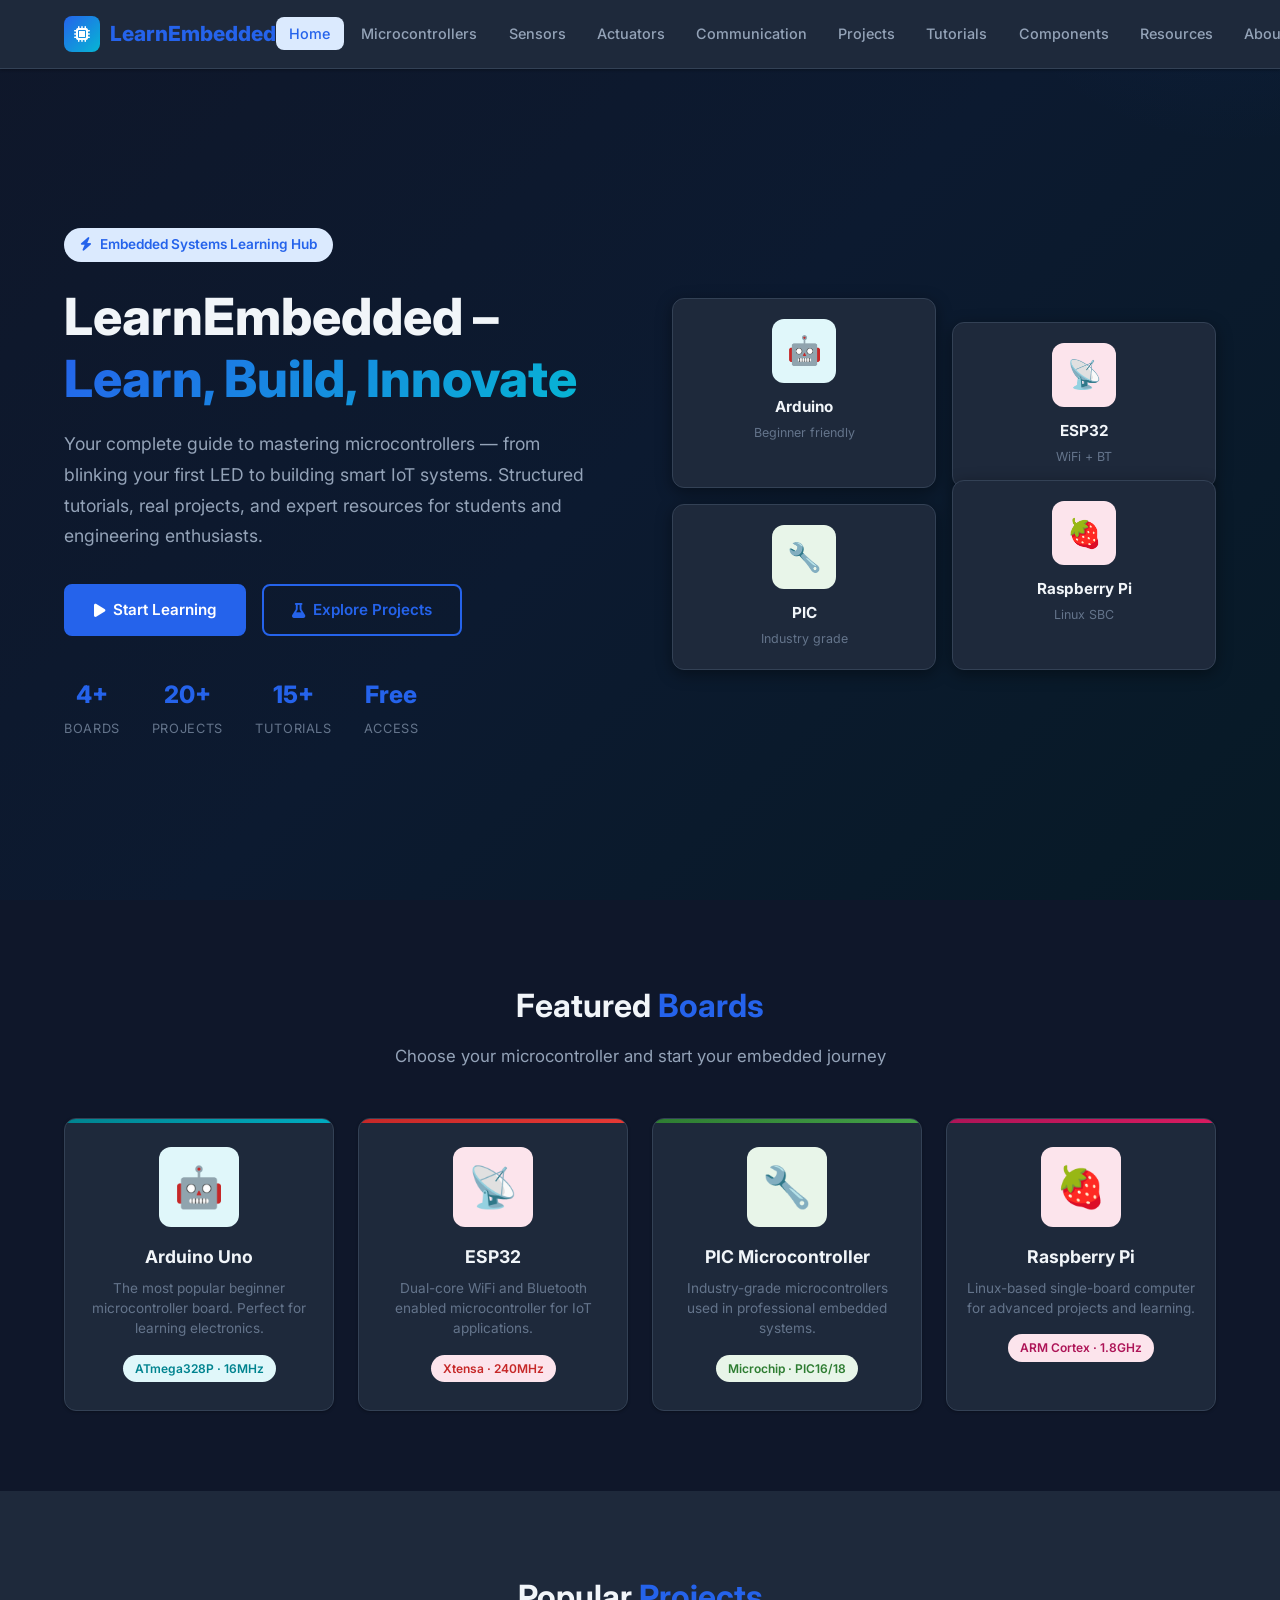
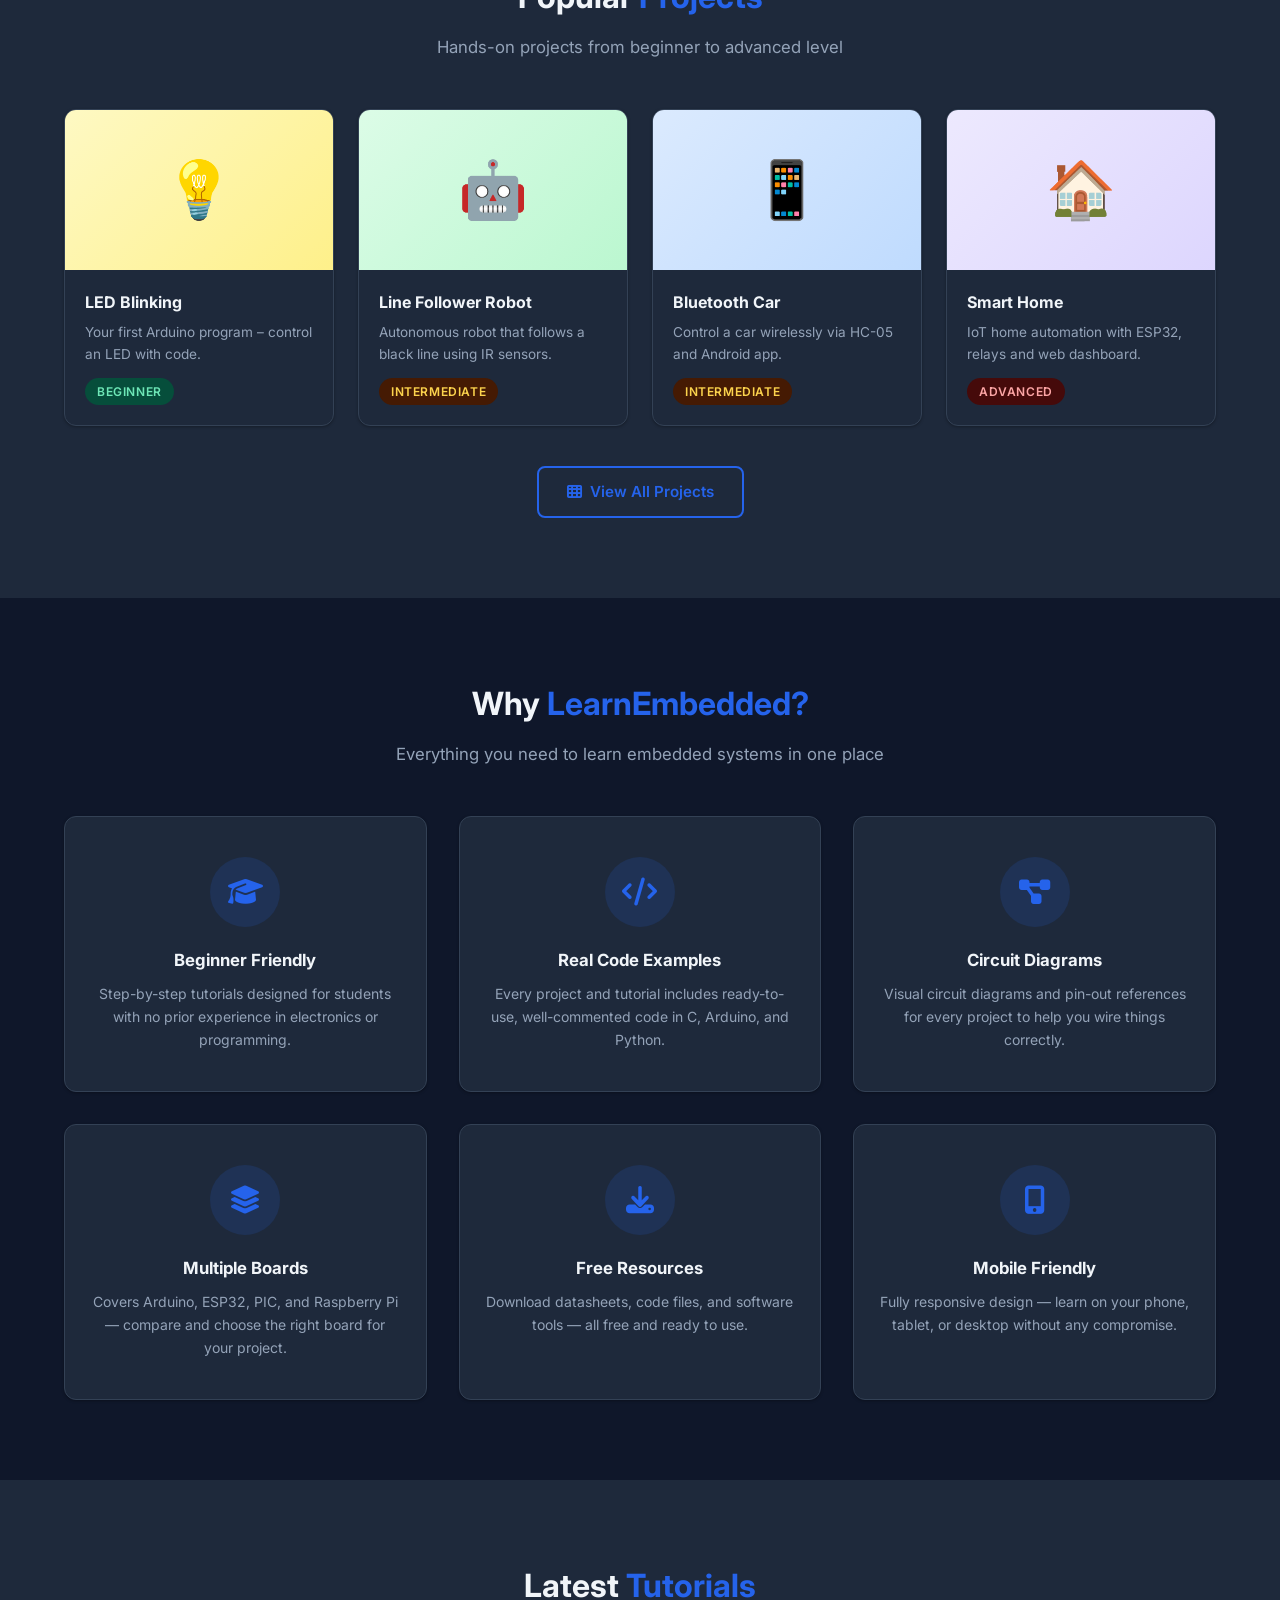
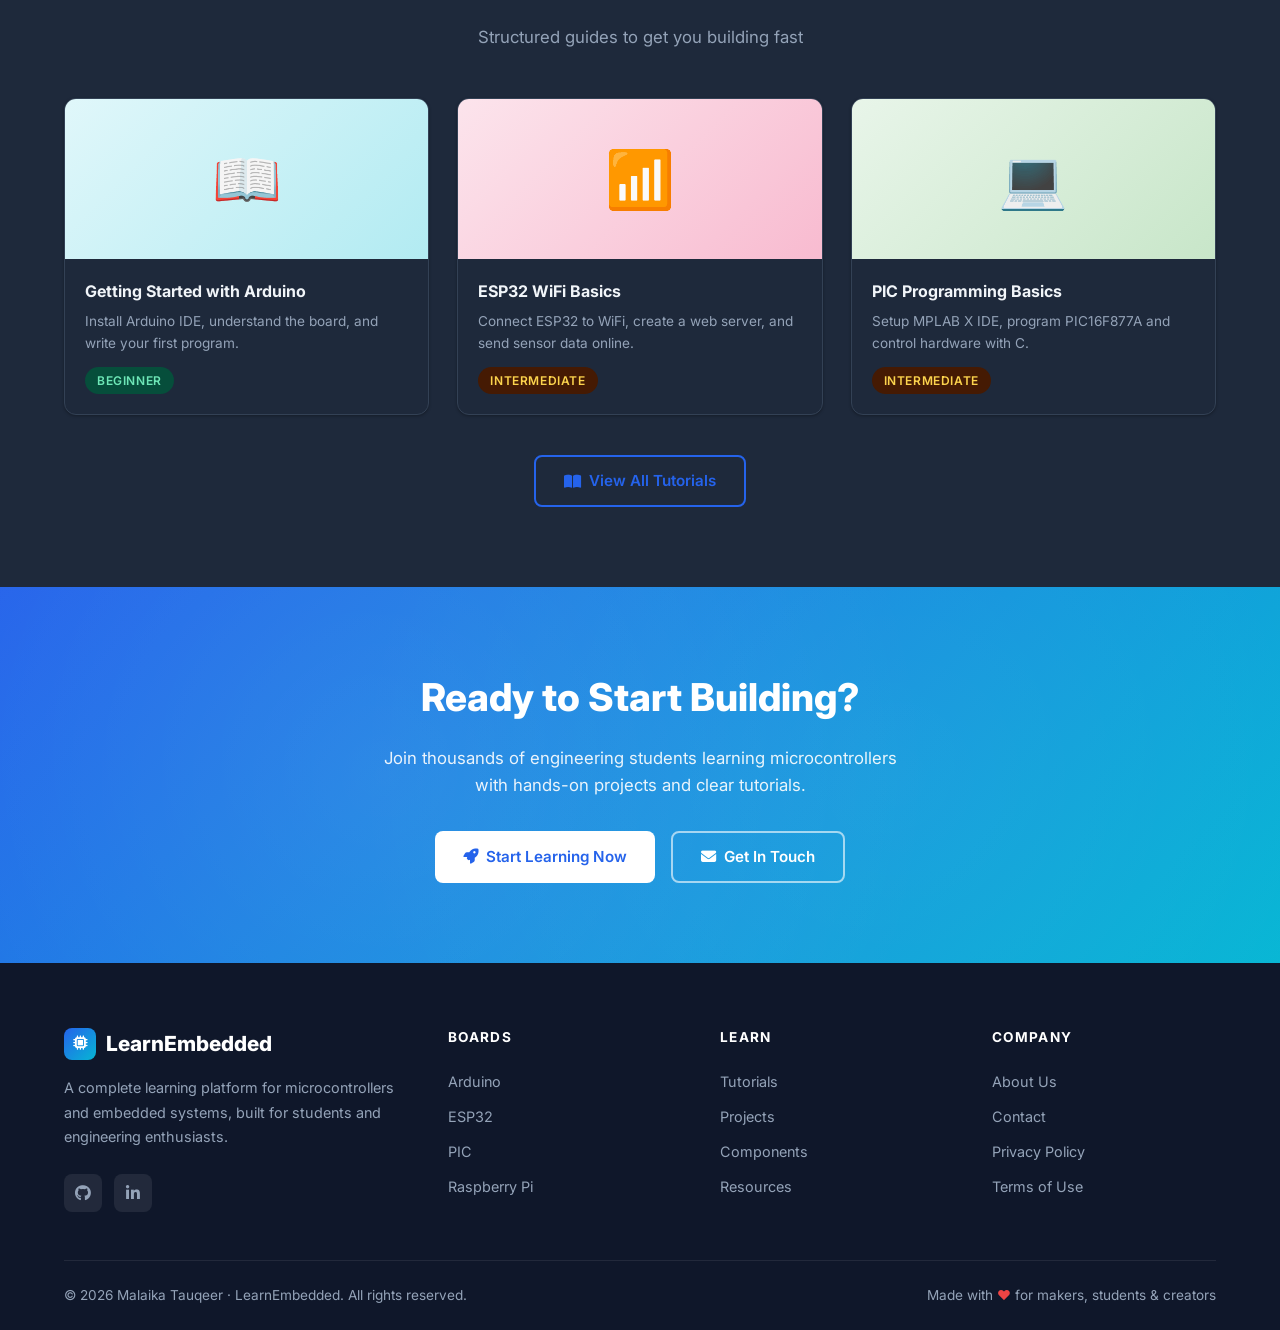
==== commit 36dd0d10: "Remove YouTube+Twitter icons, improve mobile responsive CSS" ====
--- a/index.html
+++ b/index.html
@@ -522,8 +522,6 @@
         <p>A complete learning platform for microcontrollers and embedded systems, built for students and engineering enthusiasts.</p>
         <div class="social-links">
           <a href="https://github.com/malaika-09" target="_blank" rel="noopener" class="social-link" aria-label="GitHub"><i class="fab fa-github"></i></a>
-          <a href="https://www.youtube.com/@learnembedded" target="_blank" rel="noopener" class="social-link" aria-label="YouTube"><i class="fab fa-youtube"></i></a>
-          <a href="https://twitter.com/LearnEmbedded" target="_blank" rel="noopener" class="social-link" aria-label="Twitter"><i class="fab fa-twitter"></i></a>
           <a href="https://www.linkedin.com/in/malaika-tauqeer-a364b62b9" target="_blank" rel="noopener" class="social-link" aria-label="LinkedIn"><i class="fab fa-linkedin-in"></i></a>
         </div>
       </div>
--- a/css/style.css
+++ b/css/style.css
@@ -1272,3 +1272,63 @@
   0%, 100% { box-shadow: 0 0 0 0 rgba(16,185,129,0.4); }
   50%       { box-shadow: 0 0 0 6px rgba(16,185,129,0); }
 }
+
+/* ── IMPROVED MOBILE RESPONSIVE ── */
+@media (max-width: 768px) {
+  .container { padding: 0 1rem; }
+  .section-padding { padding: 2.5rem 0; }
+  .hero { padding: 5rem 1rem 2rem; }
+  .hero-title { font-size: 1.6rem !important; }
+  .hero-desc { font-size: 0.9rem; }
+  .hero-buttons { flex-direction: column; gap: 0.75rem; }
+  .hero-buttons .btn { width: 100%; justify-content: center; }
+  .hero-stats { justify-content: center; gap: 1.25rem; }
+  .section-title { font-size: 1.4rem; }
+  .grid-3 { grid-template-columns: 1fr !important; }
+  .grid-4 { grid-template-columns: 1fr 1fr !important; }
+  .grid-2 { grid-template-columns: 1fr !important; }
+  .footer-grid { grid-template-columns: 1fr 1fr !important; gap: 1.5rem; }
+  .boards-grid { grid-template-columns: 1fr 1fr !important; }
+  .sensor-grid { grid-template-columns: 1fr !important; }
+  .video-grid { grid-template-columns: 1fr !important; }
+  .tut-layout { grid-template-columns: 1fr !important; }
+  .contact-layout { grid-template-columns: 1fr !important; }
+  .about-layout { grid-template-columns: 1fr !important; }
+  .team-grid { grid-template-columns: 1fr !important; }
+  .mission-grid { grid-template-columns: 1fr !important; }
+  .values-grid { grid-template-columns: 1fr 1fr !important; }
+  .pros-cons { grid-template-columns: 1fr !important; }
+  .spec-list { grid-template-columns: 1fr !important; }
+  .table-wrapper { font-size: 0.75rem; }
+  table th, table td { padding: 0.5rem 0.6rem; }
+  .page-hero { padding: 5.5rem 1rem 2.5rem; }
+  .page-hero-title { font-size: 1.5rem; }
+  .ceo-section { padding: 3rem 1rem; }
+  .ceo-inner { grid-template-columns: 1fr !important; text-align: center; }
+  .ceo-stats { grid-template-columns: repeat(2,1fr) !important; }
+  .ceo-skills { justify-content: center; }
+  .mc-section { margin-bottom: 1.5rem; }
+  .mc-header { padding: 1.25rem; flex-direction: column; text-align: center; }
+  .code-block code { font-size: 0.78rem; }
+  .filter-bar { justify-content: center; }
+  .social-cards { grid-template-columns: 1fr !important; }
+  .res-grid { grid-template-columns: 1fr !important; }
+  .stat-grid { grid-template-columns: 1fr 1fr !important; }
+  .testimonials-grid { grid-template-columns: 1fr !important; }
+  .footer-bottom { flex-direction: column; text-align: center; gap: 0.25rem; }
+  .nav-search { display: none; }
+  .comp-grid { grid-template-columns: 1fr !important; }
+  .boards-grid { gap: 1rem; }
+  .hboard-card { padding: 1.25rem 1rem; }
+}
+
+@media (max-width: 480px) {
+  .grid-4 { grid-template-columns: 1fr !important; }
+  .footer-grid { grid-template-columns: 1fr !important; }
+  .values-grid { grid-template-columns: 1fr !important; }
+  .hero-stats { gap: 1rem; }
+  .stat-item .stat-number { font-size: 1.2rem; }
+  .ceo-stats { grid-template-columns: repeat(2,1fr) !important; }
+  .social-links { gap: 0.5rem; }
+  .social-link { width: 34px; height: 34px; font-size: 0.9rem; }
+}
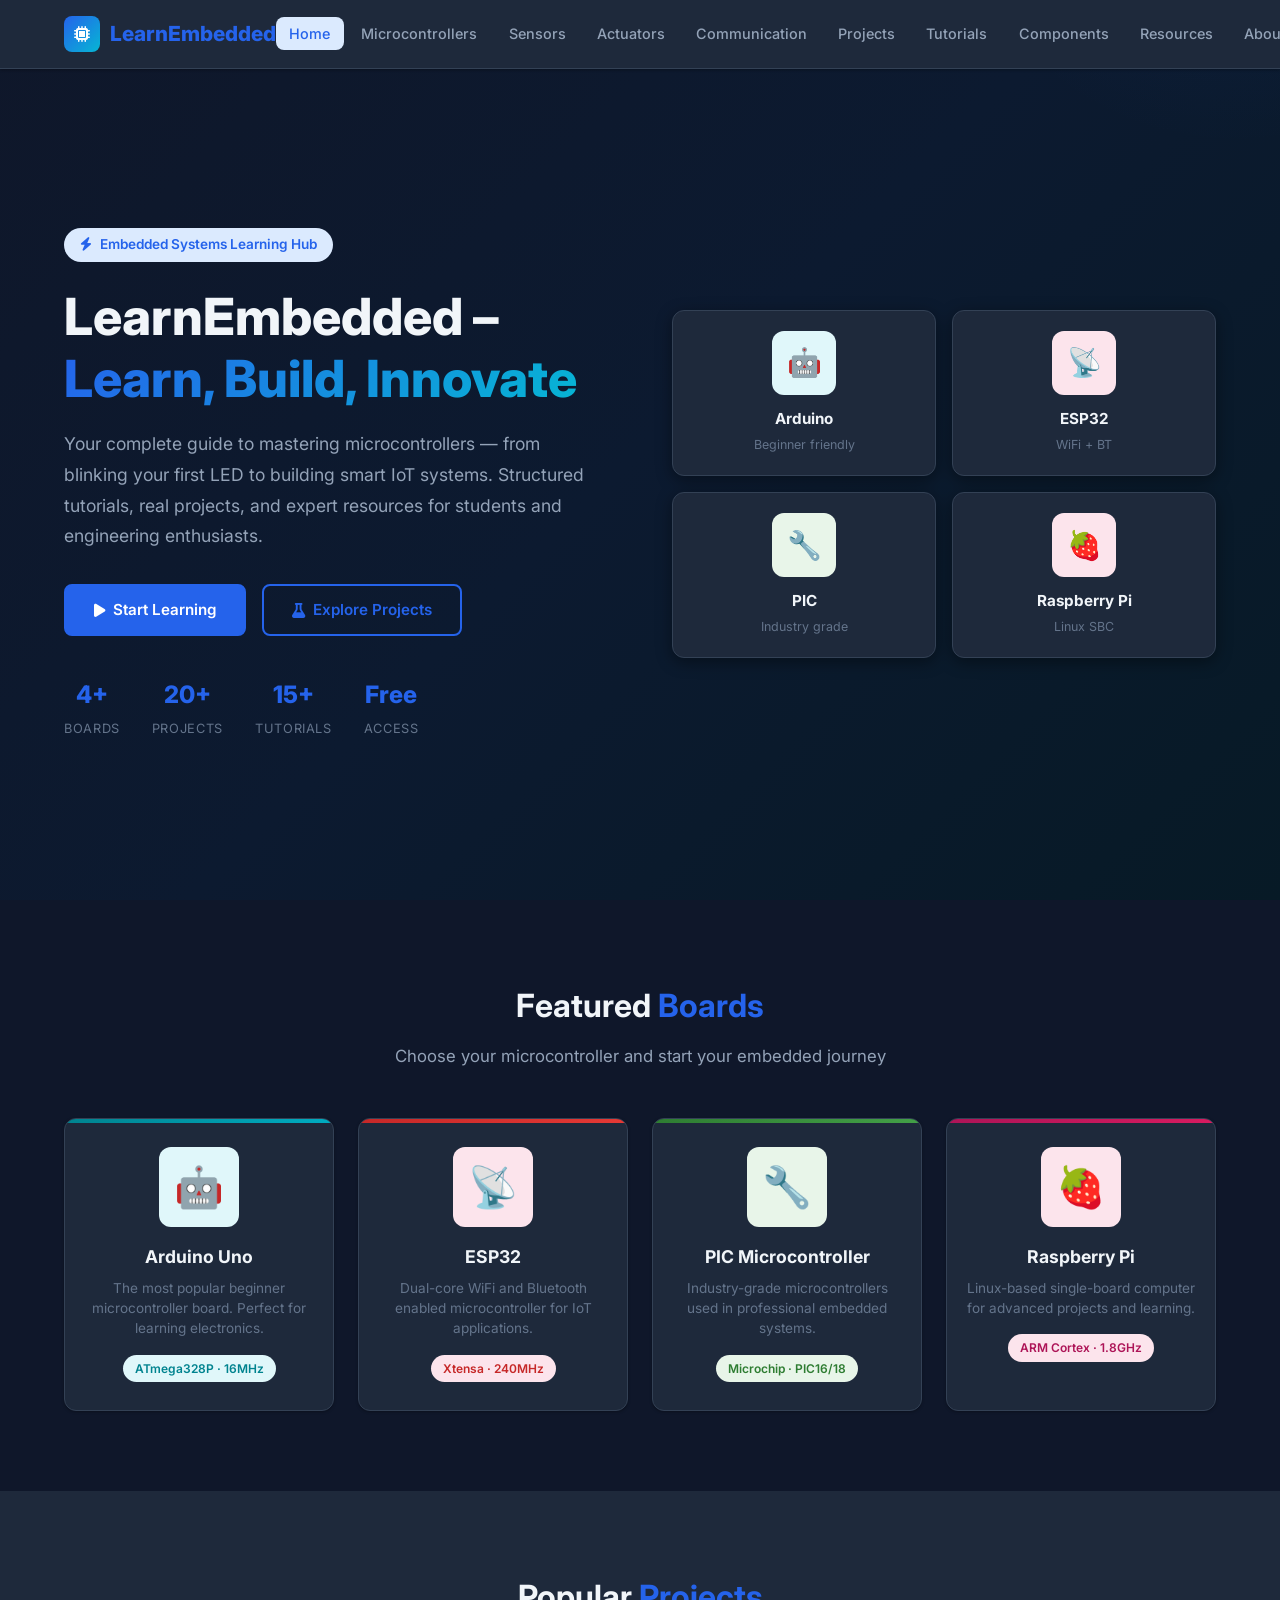
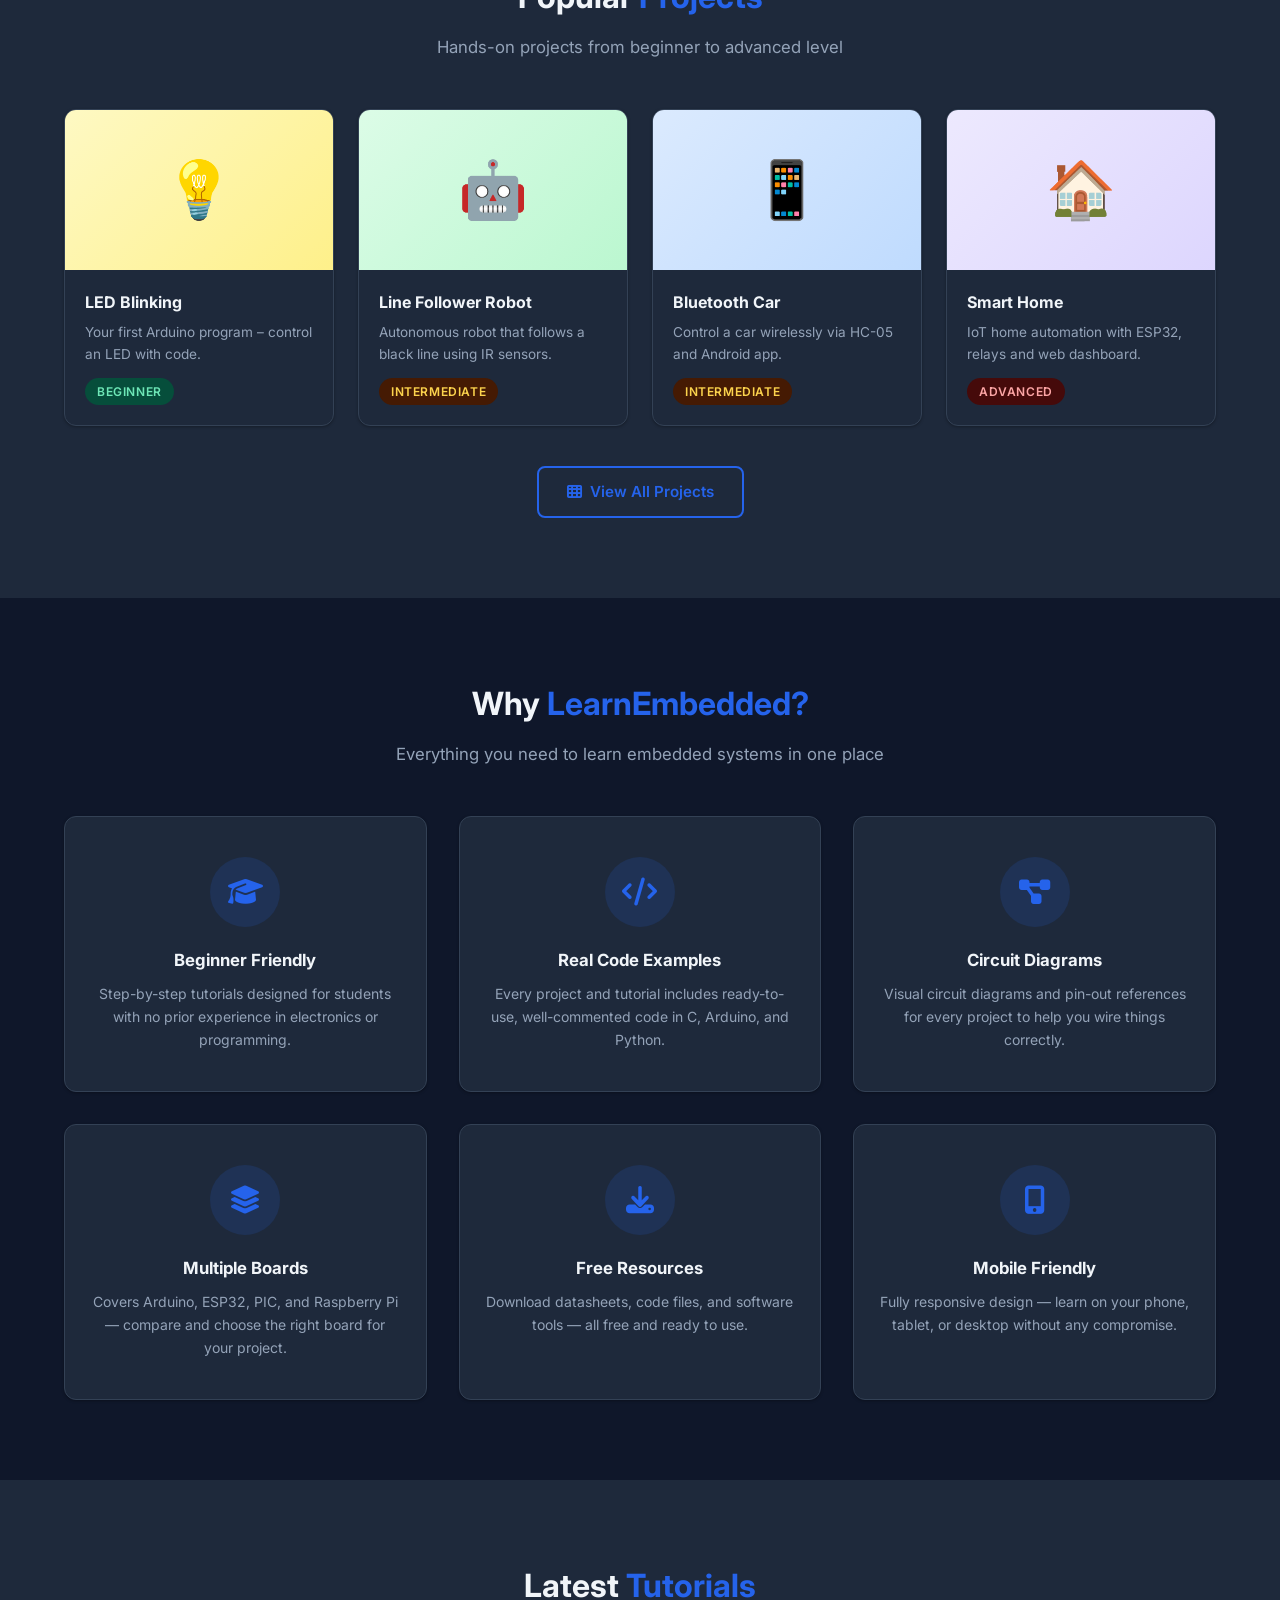
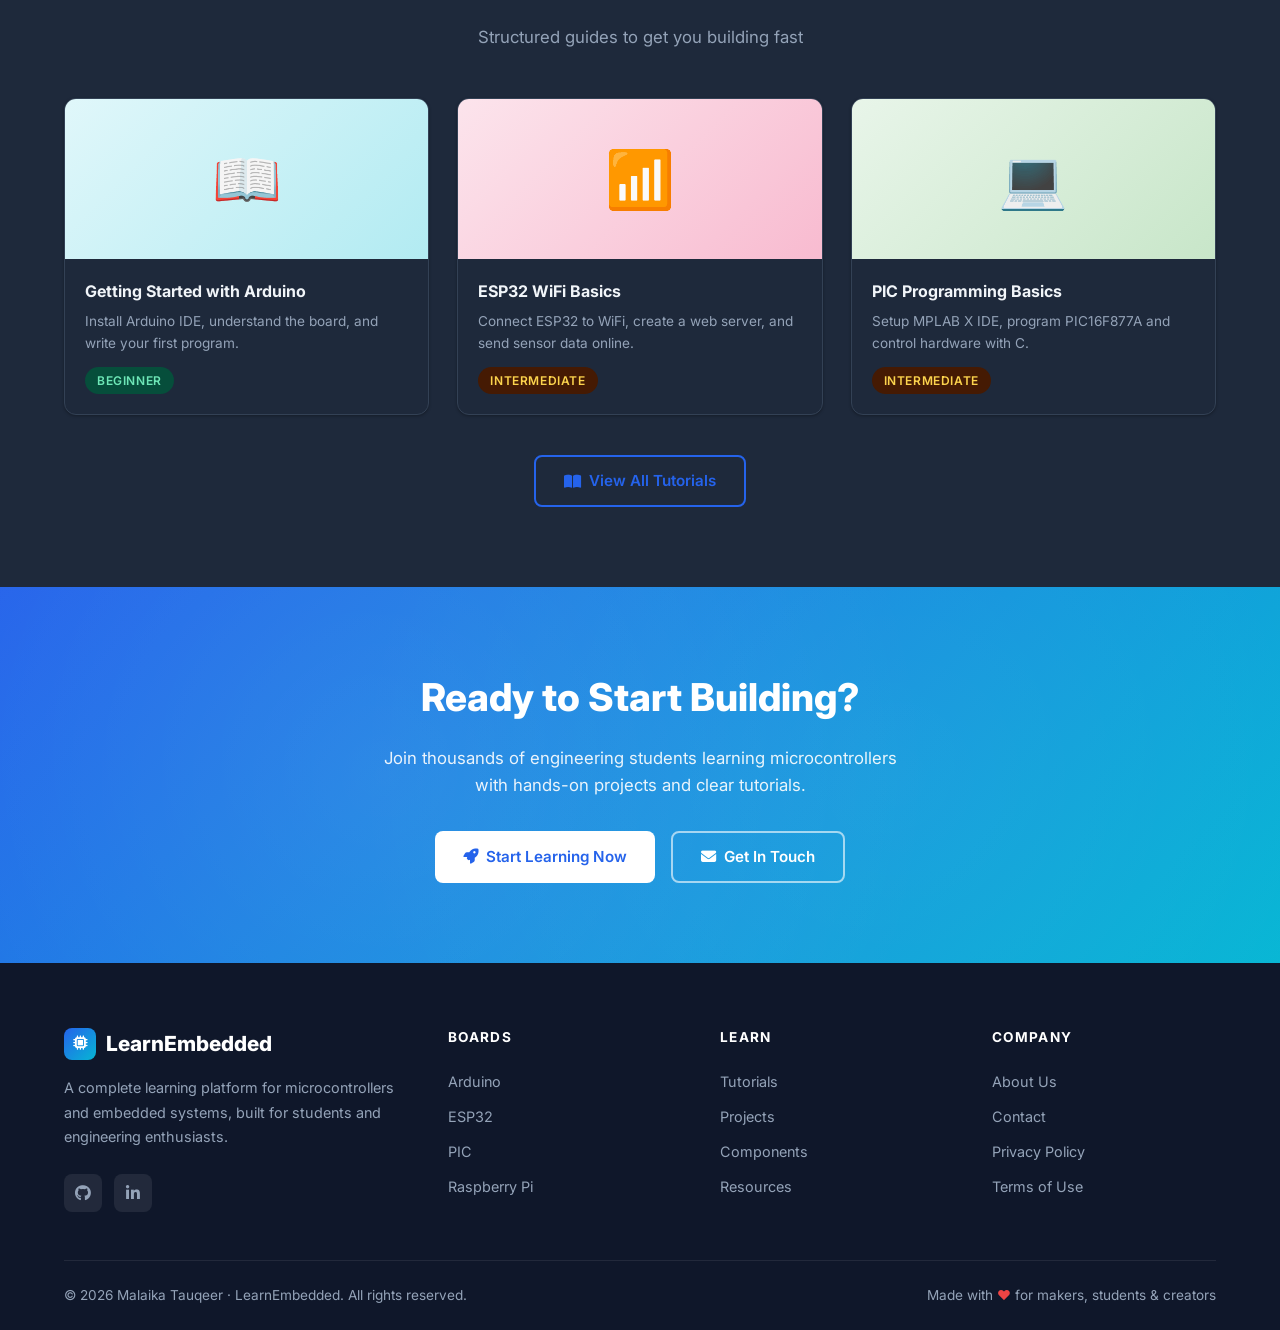
==== commit 5d2ffaae: "Embedded admin modal in all pages + fix ESP32 box size" ====
--- a/index.html
+++ b/index.html
@@ -190,7 +190,7 @@
      ============================================================ -->
 <nav class="navbar" id="navbar">
   <div class="nav-container">
-    <a href="index.html" class="nav-brand">
+    <a href="index.html" class="nav-brand" id="siteLogo" ondblclick="window.location.href='admin.html'" title="">
       <div class="brand-icon"><i class="fas fa-microchip"></i></div>
       LearnEmbedded
     </a>
@@ -569,5 +569,135 @@
 
 <script src="js/main.js"></script>
 <script src="js/search.js"></script>
+
+<!-- ADMIN PANEL MODAL - Embedded inside website, Logo 3x click to open -->
+<div id="adminModal" style="display:none;position:fixed;inset:0;z-index:99999;background:rgba(0,0,0,.96);overflow-y:auto;">
+  <div id="adminLoginBox" style="max-width:360px;margin:80px auto;background:#1e293b;border:1px solid #334155;border-radius:16px;padding:2rem;">
+    <div style="text-align:center;margin-bottom:1.5rem">
+      <div style="width:56px;height:56px;background:linear-gradient(135deg,#2563eb,#06b6d4);border-radius:12px;display:flex;align-items:center;justify-content:center;font-size:1.5rem;margin:0 auto .75rem">👑</div>
+      <h2 style="color:white;font-size:1.2rem;font-weight:800">Admin Panel</h2>
+      <p style="color:#64748b;font-size:.8rem;margin-top:.25rem">LearnEmbedded · Malaika Tauqeer</p>
+    </div>
+    <div id="adminErr" style="display:none;background:rgba(239,68,68,.15);border:1px solid #ef4444;color:#fca5a5;padding:.6rem .9rem;border-radius:8px;font-size:.82rem;margin-bottom:.85rem">Wrong password!</div>
+    <input type="password" id="adminPwIn" placeholder="Enter password…" onkeydown="if(event.key==='Enter')adminLogin()" style="width:100%;padding:.7rem 1rem;background:#0f172a;border:1.5px solid #334155;border-radius:8px;color:white;font-size:.9rem;outline:none;margin-bottom:.85rem;font-family:inherit;box-sizing:border-box" />
+    <button onclick="adminLogin()" style="width:100%;padding:.75rem;background:#2563eb;color:white;border:none;border-radius:8px;font-size:.9rem;font-weight:700;cursor:pointer;font-family:inherit">Login →</button>
+    <button onclick="closeAdmin()" style="width:100%;padding:.5rem;background:transparent;color:#64748b;border:none;font-size:.82rem;cursor:pointer;margin-top:.4rem;font-family:inherit">Cancel</button>
+  </div>
+  <div id="adminDash" style="display:none;max-width:860px;margin:0 auto;padding:1.25rem">
+    <div style="display:flex;align-items:center;justify-content:space-between;margin-bottom:1.25rem">
+      <div style="display:flex;align-items:center;gap:.7rem">
+        <div style="width:40px;height:40px;background:linear-gradient(135deg,#2563eb,#06b6d4);border-radius:10px;display:flex;align-items:center;justify-content:center;font-size:1.1rem">🔧</div>
+        <div><h2 style="color:white;font-size:1rem;font-weight:800;margin:0">Admin Dashboard</h2><p style="color:#64748b;font-size:.72rem;margin:0">LearnEmbedded</p></div>
+      </div>
+      <div style="display:flex;gap:.4rem">
+        <a href="index.html" target="_blank" style="padding:.4rem .9rem;background:transparent;color:#94a3b8;border:1px solid #334155;border-radius:8px;font-size:.78rem;text-decoration:none">View Site ↗</a>
+        <button onclick="closeAdmin()" style="padding:.4rem .9rem;background:#ef4444;color:white;border:none;border-radius:8px;font-size:.78rem;cursor:pointer;font-family:inherit">✕ Close</button>
+      </div>
+    </div>
+    <!-- TABS - all visible at once -->
+    <div style="display:flex;gap:.4rem;flex-wrap:wrap;margin-bottom:1.1rem">
+      <button onclick="showATab('site',this)" class="atab-btn" style="padding:.45rem .9rem;border-radius:8px;font-size:.8rem;font-weight:600;cursor:pointer;font-family:inherit;border:none;background:#2563eb;color:white">🌐 Site</button>
+      <button onclick="showATab('ann',this)" class="atab-btn" style="padding:.45rem .9rem;border-radius:8px;font-size:.8rem;font-weight:600;cursor:pointer;font-family:inherit;border:1px solid #334155;background:transparent;color:#94a3b8">📢 Announce</button>
+      <button onclick="showATab('links',this)" class="atab-btn" style="padding:.45rem .9rem;border-radius:8px;font-size:.8rem;font-weight:600;cursor:pointer;font-family:inherit;border:1px solid #334155;background:transparent;color:#94a3b8">🔗 Links</button>
+      <button onclick="showATab('team',this)" class="atab-btn" style="padding:.45rem .9rem;border-radius:8px;font-size:.8rem;font-weight:600;cursor:pointer;font-family:inherit;border:1px solid #334155;background:transparent;color:#94a3b8">👥 Team</button>
+      <button onclick="showATab('pass',this)" class="atab-btn" style="padding:.45rem .9rem;border-radius:8px;font-size:.8rem;font-weight:600;cursor:pointer;font-family:inherit;border:1px solid #334155;background:transparent;color:#94a3b8">🔐 Password</button>
+    </div>
+    <!-- SITE TAB -->
+    <div id="ap-site" class="ap-tab" style="background:#1e293b;border:1px solid #334155;border-radius:12px;padding:1.25rem">
+      <h3 style="color:white;font-size:.9rem;font-weight:700;margin:0 0 1rem">🌐 Site Info</h3>
+      <div style="display:grid;grid-template-columns:1fr 1fr;gap:.85rem">
+        <div><label style="display:block;font-size:.72rem;color:#64748b;text-transform:uppercase;letter-spacing:.06em;margin-bottom:.3rem">Site Name</label><input id="as-name" style="width:100%;padding:.55rem .8rem;background:#0f172a;border:1px solid #334155;border-radius:7px;color:white;font-size:.85rem;outline:none;font-family:inherit;box-sizing:border-box" /></div>
+        <div><label style="display:block;font-size:.72rem;color:#64748b;text-transform:uppercase;letter-spacing:.06em;margin-bottom:.3rem">Tagline</label><input id="as-tag" style="width:100%;padding:.55rem .8rem;background:#0f172a;border:1px solid #334155;border-radius:7px;color:white;font-size:.85rem;outline:none;font-family:inherit;box-sizing:border-box" /></div>
+        <div style="grid-column:1/-1"><label style="display:block;font-size:.72rem;color:#64748b;text-transform:uppercase;letter-spacing:.06em;margin-bottom:.3rem">Hero Description</label><textarea id="as-desc" rows="2" style="width:100%;padding:.55rem .8rem;background:#0f172a;border:1px solid #334155;border-radius:7px;color:white;font-size:.85rem;outline:none;resize:vertical;font-family:inherit;box-sizing:border-box"></textarea></div>
+      </div>
+      <button onclick="saveSite()" style="margin-top:.85rem;padding:.55rem 1.25rem;background:#10b981;color:white;border:none;border-radius:8px;font-size:.82rem;font-weight:700;cursor:pointer;font-family:inherit">💾 Save</button>
+    </div>
+    <!-- ANNOUNCE TAB -->
+    <div id="ap-ann" class="ap-tab" style="display:none;background:#1e293b;border:1px solid #334155;border-radius:12px;padding:1.25rem">
+      <h3 style="color:white;font-size:.9rem;font-weight:700;margin:0 0 1rem">📢 Announcement Banner</h3>
+      <div style="margin-bottom:.85rem"><label style="display:block;font-size:.72rem;color:#64748b;text-transform:uppercase;letter-spacing:.06em;margin-bottom:.3rem">Message</label><input id="aa-txt" placeholder="e.g. 🎉 New ESP32 project added!" style="width:100%;padding:.55rem .8rem;background:#0f172a;border:1px solid #334155;border-radius:7px;color:white;font-size:.85rem;outline:none;font-family:inherit;box-sizing:border-box" /></div>
+      <label style="display:flex;align-items:center;gap:.6rem;cursor:pointer;margin-bottom:.85rem"><input type="checkbox" id="aa-on" style="width:16px;height:16px;accent-color:#2563eb" /><span style="color:#94a3b8;font-size:.85rem">Show on website</span></label>
+      <button onclick="saveAnn()" style="padding:.55rem 1.25rem;background:#10b981;color:white;border:none;border-radius:8px;font-size:.82rem;font-weight:700;cursor:pointer;font-family:inherit">💾 Save</button>
+    </div>
+    <!-- LINKS TAB -->
+    <div id="ap-links" class="ap-tab" style="display:none;background:#1e293b;border:1px solid #334155;border-radius:12px;padding:1.25rem">
+      <h3 style="color:white;font-size:.9rem;font-weight:700;margin:0 0 1rem">🔗 Social Links</h3>
+      <div style="display:grid;grid-template-columns:1fr 1fr;gap:.85rem">
+        <div><label style="display:block;font-size:.72rem;color:#64748b;text-transform:uppercase;letter-spacing:.06em;margin-bottom:.3rem">Email</label><input id="al-em" style="width:100%;padding:.55rem .8rem;background:#0f172a;border:1px solid #334155;border-radius:7px;color:white;font-size:.85rem;outline:none;font-family:inherit;box-sizing:border-box" /></div>
+        <div><label style="display:block;font-size:.72rem;color:#64748b;text-transform:uppercase;letter-spacing:.06em;margin-bottom:.3rem">LinkedIn</label><input id="al-li" style="width:100%;padding:.55rem .8rem;background:#0f172a;border:1px solid #334155;border-radius:7px;color:white;font-size:.85rem;outline:none;font-family:inherit;box-sizing:border-box" /></div>
+        <div><label style="display:block;font-size:.72rem;color:#64748b;text-transform:uppercase;letter-spacing:.06em;margin-bottom:.3rem">GitHub</label><input id="al-gh" style="width:100%;padding:.55rem .8rem;background:#0f172a;border:1px solid #334155;border-radius:7px;color:white;font-size:.85rem;outline:none;font-family:inherit;box-sizing:border-box" /></div>
+        <div><label style="display:block;font-size:.72rem;color:#64748b;text-transform:uppercase;letter-spacing:.06em;margin-bottom:.3rem">Location</label><input id="al-loc" style="width:100%;padding:.55rem .8rem;background:#0f172a;border:1px solid #334155;border-radius:7px;color:white;font-size:.85rem;outline:none;font-family:inherit;box-sizing:border-box" /></div>
+      </div>
+      <button onclick="saveLinks()" style="margin-top:.85rem;padding:.55rem 1.25rem;background:#10b981;color:white;border:none;border-radius:8px;font-size:.82rem;font-weight:700;cursor:pointer;font-family:inherit">💾 Save</button>
+    </div>
+    <!-- TEAM TAB -->
+    <div id="ap-team" class="ap-tab" style="display:none;background:#1e293b;border:1px solid #334155;border-radius:12px;padding:1.25rem">
+      <h3 style="color:white;font-size:.9rem;font-weight:700;margin:0 0 1rem">👥 Team Members</h3>
+      <div style="display:grid;grid-template-columns:1fr 1fr;gap:.85rem">
+        <div style="background:#0f172a;border-radius:10px;padding:1rem;border:1px solid #334155">
+          <p style="color:#06b6d4;font-size:.8rem;font-weight:700;margin:0 0 .75rem">👑 Malaika Tauqeer</p>
+          <div style="margin-bottom:.65rem"><label style="display:block;font-size:.7rem;color:#64748b;margin-bottom:.25rem">Role</label><input id="at-r1" style="width:100%;padding:.5rem .7rem;background:#1e293b;border:1px solid #334155;border-radius:6px;color:white;font-size:.82rem;outline:none;font-family:inherit;box-sizing:border-box" /></div>
+          <div><label style="display:block;font-size:.7rem;color:#64748b;margin-bottom:.25rem">Bio</label><textarea id="at-b1" rows="2" style="width:100%;padding:.5rem .7rem;background:#1e293b;border:1px solid #334155;border-radius:6px;color:white;font-size:.82rem;outline:none;resize:vertical;font-family:inherit;box-sizing:border-box"></textarea></div>
+        </div>
+        <div style="background:#0f172a;border-radius:10px;padding:1rem;border:1px solid #334155">
+          <p style="color:#06b6d4;font-size:.8rem;font-weight:700;margin:0 0 .75rem">💻 Muhammad Bin Javaid</p>
+          <div style="margin-bottom:.65rem"><label style="display:block;font-size:.7rem;color:#64748b;margin-bottom:.25rem">Role</label><input id="at-r2" style="width:100%;padding:.5rem .7rem;background:#1e293b;border:1px solid #334155;border-radius:6px;color:white;font-size:.82rem;outline:none;font-family:inherit;box-sizing:border-box" /></div>
+          <div><label style="display:block;font-size:.7rem;color:#64748b;margin-bottom:.25rem">Bio</label><textarea id="at-b2" rows="2" style="width:100%;padding:.5rem .7rem;background:#1e293b;border:1px solid #334155;border-radius:6px;color:white;font-size:.82rem;outline:none;resize:vertical;font-family:inherit;box-sizing:border-box"></textarea></div>
+        </div>
+      </div>
+      <button onclick="saveTeam()" style="margin-top:.85rem;padding:.55rem 1.25rem;background:#10b981;color:white;border:none;border-radius:8px;font-size:.82rem;font-weight:700;cursor:pointer;font-family:inherit">💾 Save</button>
+    </div>
+    <!-- PASSWORD TAB -->
+    <div id="ap-pass" class="ap-tab" style="display:none;background:#1e293b;border:1px solid #334155;border-radius:12px;padding:1.25rem;max-width:380px">
+      <h3 style="color:white;font-size:.9rem;font-weight:700;margin:0 0 1rem">🔐 Change Password</h3>
+      <div style="margin-bottom:.75rem"><label style="display:block;font-size:.72rem;color:#64748b;text-transform:uppercase;letter-spacing:.06em;margin-bottom:.3rem">Current Password</label><input type="password" id="ap-cur" style="width:100%;padding:.55rem .8rem;background:#0f172a;border:1px solid #334155;border-radius:7px;color:white;font-size:.85rem;outline:none;font-family:inherit;box-sizing:border-box" /></div>
+      <div style="margin-bottom:.75rem"><label style="display:block;font-size:.72rem;color:#64748b;text-transform:uppercase;letter-spacing:.06em;margin-bottom:.3rem">New Password</label><input type="password" id="ap-new" style="width:100%;padding:.55rem .8rem;background:#0f172a;border:1px solid #334155;border-radius:7px;color:white;font-size:.85rem;outline:none;font-family:inherit;box-sizing:border-box" /></div>
+      <div style="margin-bottom:.85rem"><label style="display:block;font-size:.72rem;color:#64748b;text-transform:uppercase;letter-spacing:.06em;margin-bottom:.3rem">Confirm New</label><input type="password" id="ap-con" style="width:100%;padding:.55rem .8rem;background:#0f172a;border:1px solid #334155;border-radius:7px;color:white;font-size:.85rem;outline:none;font-family:inherit;box-sizing:border-box" /></div>
+      <button onclick="doChangePass()" style="padding:.55rem 1.25rem;background:#2563eb;color:white;border:none;border-radius:8px;font-size:.82rem;font-weight:700;cursor:pointer;font-family:inherit">🔑 Change Password</button>
+    </div>
+    <div id="adminToast" style="position:fixed;bottom:1.5rem;right:1.5rem;background:#1e293b;color:white;padding:.7rem 1.1rem;border-radius:10px;border-left:4px solid #10b981;font-size:.82rem;transform:translateX(130%);transition:transform .35s cubic-bezier(.34,1.56,.64,1);z-index:999999">✅</div>
+  </div>
+</div>
+<script>
+var _ac=0,_at=0;
+var DEF_PASS='Malaika@2026';
+function gp(){return localStorage.getItem('le_pass')||DEF_PASS;}
+document.addEventListener('DOMContentLoaded',function(){
+  applySiteSettings();applyBanner();
+  var l=document.getElementById('siteLogo');
+  if(l){l.addEventListener('click',function(){var n=Date.now();if(n-_at<600)_ac++;else _ac=1;_at=n;if(_ac>=3){openAdmin();_ac=0;}});}
+});
+function openAdmin(){document.getElementById('adminModal').style.display='block';document.body.style.overflow='hidden';}
+function closeAdmin(){document.getElementById('adminModal').style.display='none';document.getElementById('adminLoginBox').style.display='block';document.getElementById('adminDash').style.display='none';document.getElementById('adminPwIn').value='';document.getElementById('adminErr').style.display='none';document.body.style.overflow='';}
+function adminLogin(){if(document.getElementById('adminPwIn').value===gp()){document.getElementById('adminLoginBox').style.display='none';document.getElementById('adminDash').style.display='block';loadData();}else{document.getElementById('adminErr').style.display='block';}}
+function showATab(n,b){document.querySelectorAll('.ap-tab').forEach(p=>p.style.display='none');document.querySelectorAll('.atab-btn').forEach(x=>{x.style.background='transparent';x.style.color='#94a3b8';x.style.border='1px solid #334155';});document.getElementById('ap-'+n).style.display='block';b.style.background='#2563eb';b.style.color='white';b.style.border='none';}
+function toast(m,ok){var t=document.getElementById('adminToast');t.innerHTML=(ok?'✅ ':'❌ ')+m;t.style.borderLeftColor=ok?'#10b981':'#ef4444';t.style.transform='translateX(0)';setTimeout(()=>t.style.transform='translateX(130%)',3000);}
+function loadData(){
+  var s=JSON.parse(localStorage.getItem('le_site')||'{}');
+  document.getElementById('as-name').value=s.name||'LearnEmbedded';
+  document.getElementById('as-tag').value=s.tagline||'Learn, Build, Innovate';
+  document.getElementById('as-desc').value=s.desc||'';
+  var l=JSON.parse(localStorage.getItem('le_links')||'{}');
+  document.getElementById('al-em').value=l.email||'learnembedded.98@gmail.com';
+  document.getElementById('al-li').value=l.linkedin||'https://www.linkedin.com/in/malaika-tauqeer-a364b62b9';
+  document.getElementById('al-gh').value=l.github||'https://github.com/malaika-09';
+  document.getElementById('al-loc').value=l.location||'Lahore, Pakistan';
+  var a=JSON.parse(localStorage.getItem('le_ann')||'{}');
+  document.getElementById('aa-txt').value=a.text||'';
+  document.getElementById('aa-on').checked=a.enabled||false;
+  var tm=JSON.parse(localStorage.getItem('le_team')||'{}');
+  document.getElementById('at-r1').value=tm.r1||'CEO & Founder';
+  document.getElementById('at-b1').value=tm.b1||'Electrical Engineering student and founder of LearnEmbedded.';
+  document.getElementById('at-r2').value=tm.r2||'Embedded Systems & Robotics Engineer';
+  document.getElementById('at-b2').value=tm.b2||'Robotics student specializing in Embedded Systems, IoT, and PCB Design.';
+}
+function saveSite(){localStorage.setItem('le_site',JSON.stringify({name:document.getElementById('as-name').value,tagline:document.getElementById('as-tag').value,desc:document.getElementById('as-desc').value}));applySiteSettings();toast('Site saved!',true);}
+function saveAnn(){localStorage.setItem('le_ann',JSON.stringify({text:document.getElementById('aa-txt').value,enabled:document.getElementById('aa-on').checked}));applyBanner();toast('Announcement updated!',true);}
+function saveLinks(){localStorage.setItem('le_links',JSON.stringify({email:document.getElementById('al-em').value,linkedin:document.getElementById('al-li').value,github:document.getElementById('al-gh').value,location:document.getElementById('al-loc').value}));toast('Links saved!',true);}
+function saveTeam(){localStorage.setItem('le_team',JSON.stringify({r1:document.getElementById('at-r1').value,b1:document.getElementById('at-b1').value,r2:document.getElementById('at-r2').value,b2:document.getElementById('at-b2').value}));toast('Team saved!',true);}
+function doChangePass(){var c=document.getElementById('ap-cur').value,n=document.getElementById('ap-new').value,cf=document.getElementById('ap-con').value;if(c!==gp()){toast('Wrong current password!',false);return;}if(n.length<6){toast('Min 6 chars!',false);return;}if(n!==cf){toast('Passwords do not match!',false);return;}localStorage.setItem('le_pass',n);document.getElementById('ap-cur').value='';document.getElementById('ap-new').value='';document.getElementById('ap-con').value='';toast('Password changed!',true);}
+function applySiteSettings(){var s=JSON.parse(localStorage.getItem('le_site')||'{}');if(s.name){document.querySelectorAll('.nav-brand').forEach(el=>{var ic=el.querySelector('.brand-icon');if(ic){el.textContent='';el.appendChild(ic);el.appendChild(document.createTextNode(' '+s.name));}});}}
+function applyBanner(){var a=JSON.parse(localStorage.getItem('le_ann')||'{}');var ex=document.getElementById('le-banner');if(ex)ex.remove();if(a.enabled&&a.text){var b=document.createElement('div');b.id='le-banner';b.style.cssText='position:fixed;top:68px;left:0;right:0;z-index:998;background:linear-gradient(90deg,#2563eb,#06b6d4);color:white;text-align:center;padding:.55rem 1rem;font-size:.82rem;font-weight:600;';b.innerHTML=a.text+' <span onclick="this.parentElement.remove()" style="margin-left:.75rem;cursor:pointer;opacity:.7;font-size:.9rem">✕</span>';document.body.appendChild(b);}}
+</script>
 </body>
 </html>
--- a/css/style.css
+++ b/css/style.css
@@ -386,8 +386,8 @@
   box-shadow: var(--shadow-lg);
 }
 
-.board-card:nth-child(2) { margin-top: 1.5rem; }
-.board-card:nth-child(4) { margin-top: -1.5rem; }
+.board-card:nth-child(2) { margin-top: 0; }
+.board-card:nth-child(4) { margin-top: 0; }
 
 .board-icon {
   width: 64px; height: 64px;
